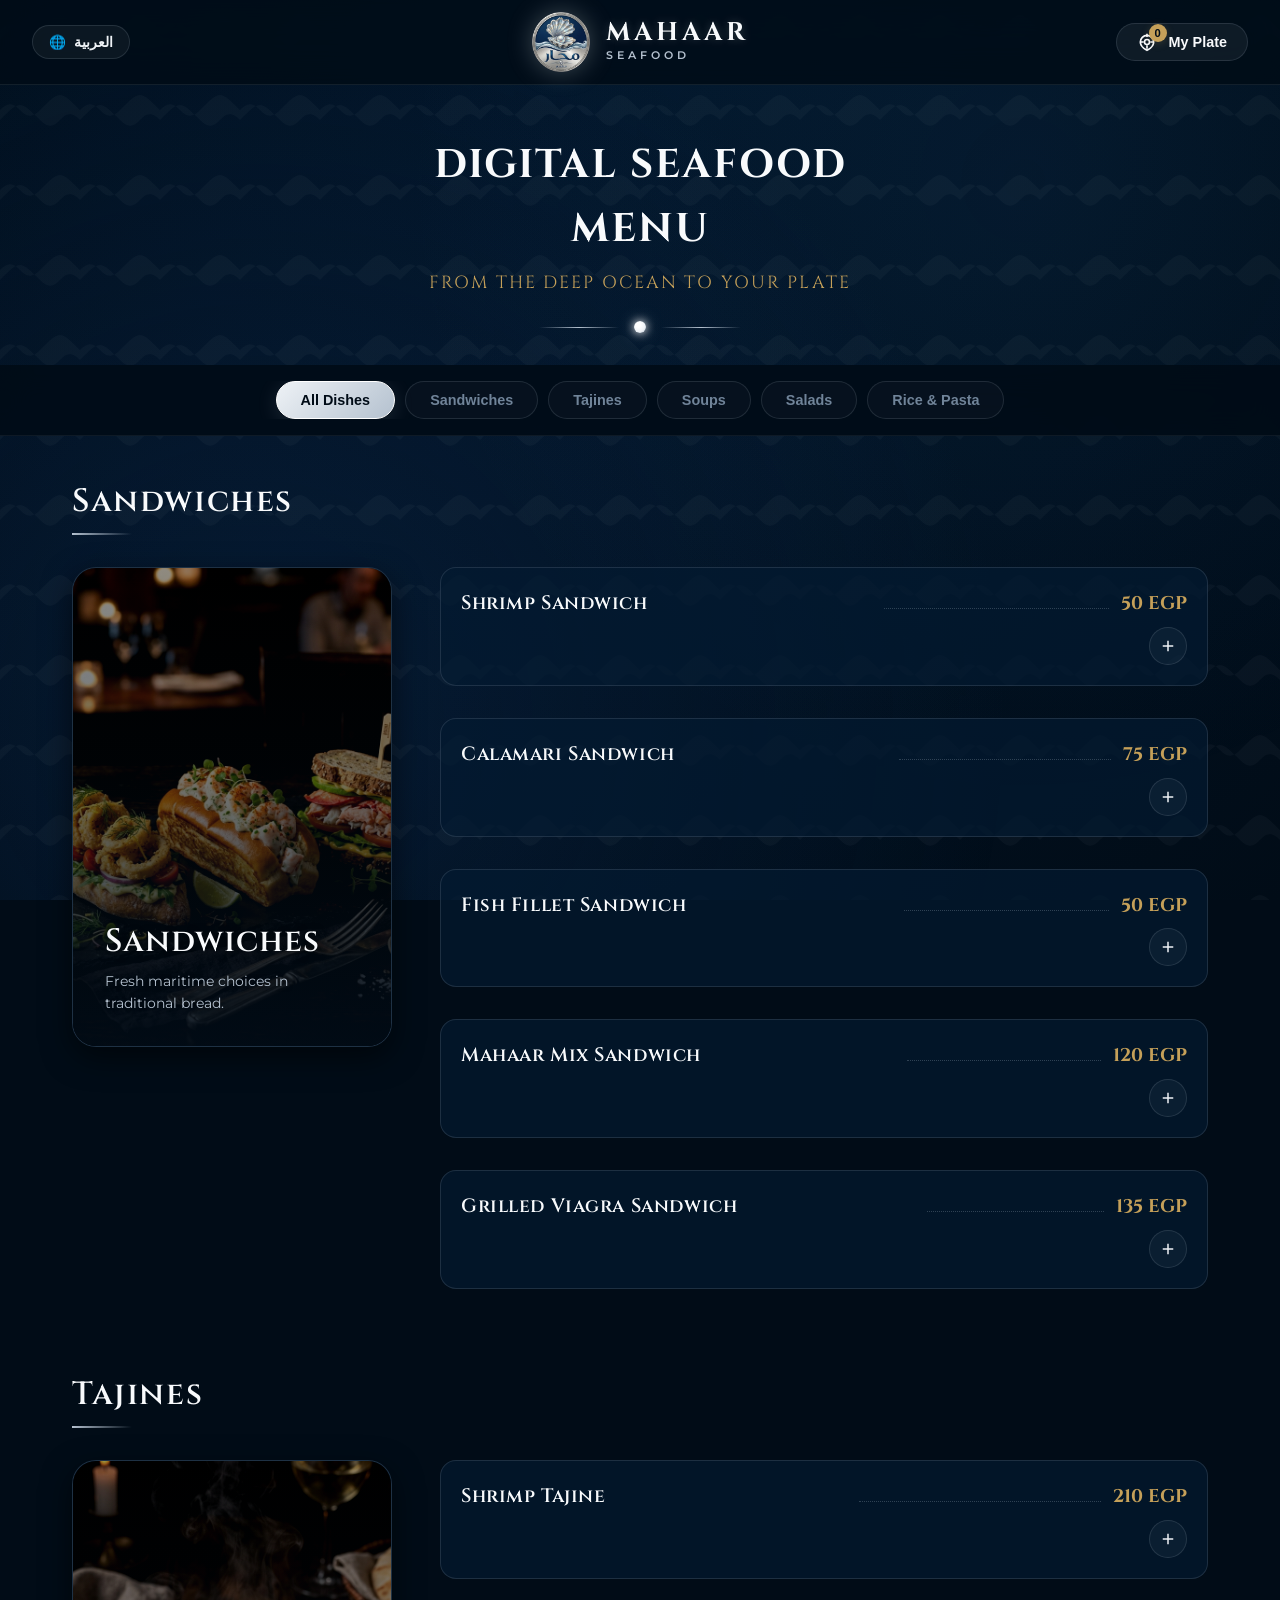
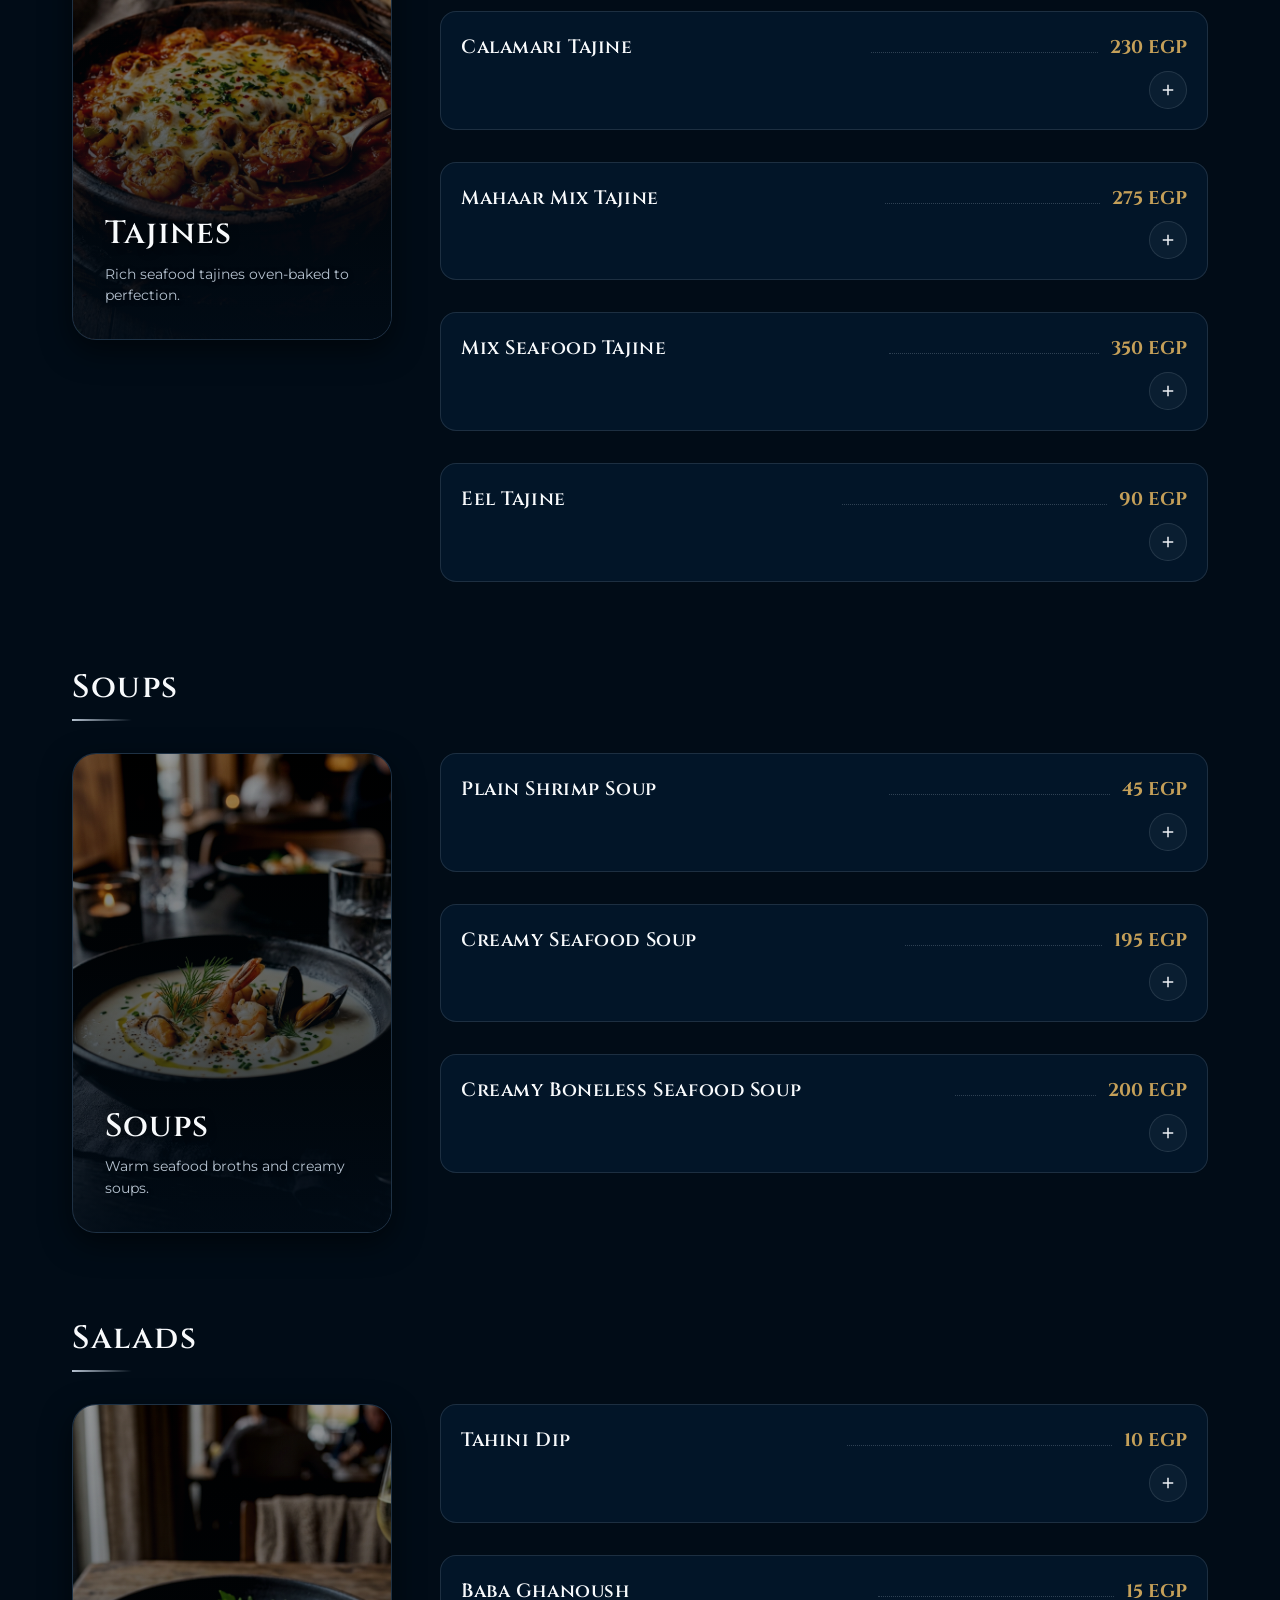
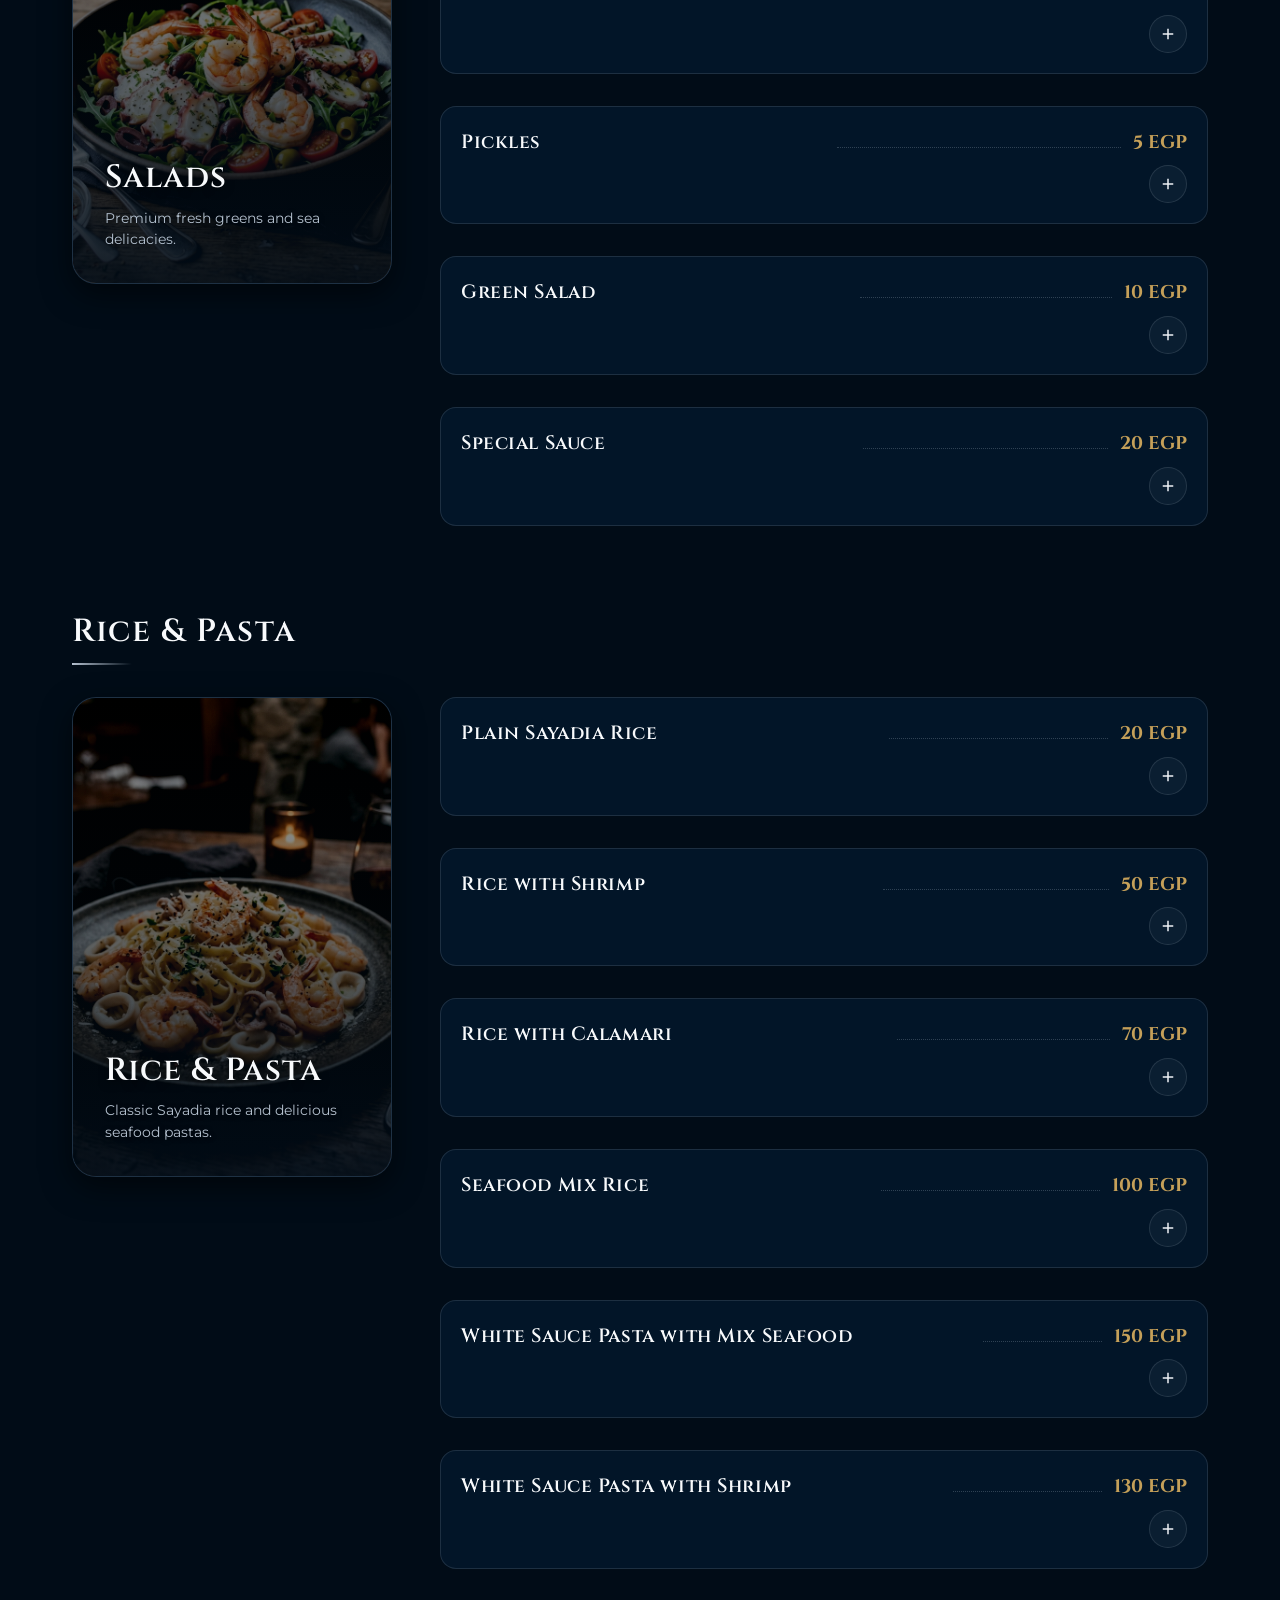
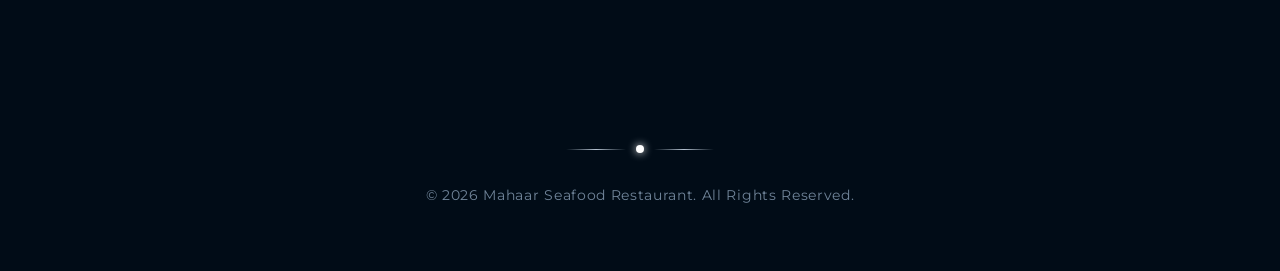
==== index.html @ 4d6ce27d "Initial commit" ====
<!DOCTYPE html>
<html lang="en" dir="ltr">
<head>
    <meta charset="UTF-8">
    <meta name="viewport" content="width=device-width, initial-scale=1.0">
    <meta name="description" content="Mahaar Seafood Restaurant - Digital Menu. Experience the finest and freshest ocean delicacies.">
    <title data-i18n="page-title">Mahaar | Premium Seafood Menu</title>
    
    <!-- Google Fonts -->
    <link rel="preconnect" href="https://fonts.googleapis.com">
    <link rel="preconnect" href="https://fonts.gstatic.com" crossorigin>
    <link href="https://fonts.googleapis.com/css2?family=Amiri:ital@0;1&family=Cairo:wght@300;400;600;700;800&family=Cinzel:wght@400;600;700;900&family=Montserrat:wght@300;400;500;600;700&display=swap" rel="stylesheet">
    
    <!-- Custom CSS -->
    <link rel="stylesheet" href="css/styles.css">
</head>
<body>
    <!-- Background Ocean Accents -->
    <div class="ocean-bg-effect"></div>
    <div class="ocean-wave-overlay"></div>

    <!-- Header Navigation -->
    <header class="main-header">
        <div class="header-container">
            <!-- Left: Language Switcher -->
            <div class="header-left">
                <button class="lang-switch-btn" id="lang-switch-btn" aria-label="Switch Language">
                    <span class="lang-icon">🌐</span>
                    <span class="lang-label">العربية</span>
                </button>
            </div>
            
            <!-- Center: Logo and Brand -->
            <div class="header-center">
                <div class="logo-area">
                    <img src="images/logo.png" alt="Mahaar Logo" class="restaurant-logo">
                    <div class="brand-text">
                        <span class="brand-name" data-i18n="brand-name">MAHAAR</span>
                        <span class="brand-sub" data-i18n="brand-sub">SEAFOOD</span>
                    </div>
                </div>
            </div>

            <!-- Right: Plate Tray -->
            <div class="header-right">
                <button class="tray-toggle-btn" id="tray-toggle-btn" aria-label="View selection">
                    <div class="tray-icon-wrapper">
                        <span class="badge" id="tray-count">0</span>
                        <!-- Clam Shell SVG Icon -->
                        <svg class="icon-svg" viewBox="0 0 24 24" fill="none" stroke="currentColor" stroke-width="2">
                            <path d="M12 22s-8-4-8-10a8 8 0 0 1 16 0c0 6-8 10-8 10z"/>
                            <circle cx="12" cy="12" r="3"/>
                            <path d="M12 2v4M4 12h4M16 12h4M12 16v4"/>
                        </svg>
                    </div>
                    <span class="btn-text" data-i18n="my-selection">My Plate</span>
                </button>
            </div>
        </div>
    </header>

    <!-- Sub-Header Info -->
    <div class="menu-intro-container">
        <div class="menu-intro-content">
            <h1 class="menu-main-title" data-i18n="menu-title">Digital Seafood Menu</h1>
            <p class="menu-tagline" data-i18n="hero-subtitle">From the Deep Ocean to Your Plate</p>
            <div class="divider-pearl">
                <span class="line"></span>
                <span class="pearl-dot"></span>
                <span class="line"></span>
            </div>
        </div>
    </div>

    <!-- Category Tabs (Sticky) -->
    <nav class="category-nav" id="category-nav">
        <div class="category-nav-wrapper">
            <button class="category-tab active" data-category="all">
                <span class="tab-text" data-i18n="cat-all">All</span>
            </button>
            <button class="category-tab" data-category="sandwiches">
                <span class="tab-text" data-i18n="cat-sandwiches">Sandwiches</span>
            </button>
            <button class="category-tab" data-category="tajines">
                <span class="tab-text" data-i18n="cat-tajines">Tajines</span>
            </button>
            <!--
            <button class="category-tab" data-category="meals">
                <span class="tab-text" data-i18n="cat-meals">Meals</span>
            </button>
            -->
            <button class="category-tab" data-category="soups">
                <span class="tab-text" data-i18n="cat-soups">Soups</span>
            </button>
            <button class="category-tab" data-category="salads">
                <span class="tab-text" data-i18n="cat-salads">Salads</span>
            </button>
            <button class="category-tab" data-category="rice-pasta">
                <span class="tab-text" data-i18n="cat-rice-pasta">Rice & Pasta</span>
            </button>
        </div>
    </nav>

    <!-- Main Menu Content -->
    <main class="menu-container">
        <div class="categories-wrapper" id="categories-wrapper">
            <!-- Dynamic content will be injected by JavaScript -->
        </div>
    </main>

    <!-- Footer info -->
    <footer class="menu-footer">
        <div class="footer-divider">
            <span class="pearl-dot"></span>
        </div>
        <p class="footer-text">&copy; <span id="current-year">2026</span> <span data-i18n="footer-copyright">Mahaar Seafood Restaurant. All Rights Reserved.</span></p>
    </footer>

    <!-- Details Modal -->
    <div class="modal-overlay" id="item-modal">
        <div class="modal-content">
            <button class="modal-close-btn" id="modal-close-btn" aria-label="Close modal">&times;</button>
            <div class="modal-body-grid">
                <div class="modal-image-pane">
                    <!-- Category cover will represent the item detail background or a nice placeholder -->
                    <div class="modal-image-bg" id="modal-image-bg"></div>
                </div>
                <div class="modal-info-pane">
                    <div class="modal-header-info">
                        <h2 id="modal-item-title">Dish Title</h2>
                        <span class="modal-item-price" id="modal-item-price">0.00 EGP</span>
                    </div>
                    <div class="section-divider short"></div>
                    
                    <p class="modal-item-desc" id="modal-item-desc">Dish Description goes here.</p>
                    
                    <div class="modal-action-row">
                        <button class="btn-primary" id="modal-add-to-plate-btn">
                            <span data-i18n="add-to-plate">Add to Plate</span>
                        </button>
                    </div>
                </div>
            </div>
        </div>
    </div>

    <!-- Selection Drawer (My Plate Drawer) -->
    <div class="drawer-overlay" id="selection-drawer-overlay">
        <div class="drawer-content" id="selection-drawer">
            <div class="drawer-header">
                <h2 data-i18n="my-plate-title">My Selected Dishes</h2>
                <button class="drawer-close-btn" id="drawer-close-btn" aria-label="Close Plate">&times;</button>
            </div>
            
            <div class="drawer-body">
                <div class="drawer-empty-state" id="drawer-empty-state">
                    <!-- Clam shell visual -->
                    <div class="empty-shell-icon">🐚</div>
                    <p data-i18n="plate-empty-msg">Your plate is currently empty. Explore our menu and select your favorite ocean delicacies!</p>
                </div>
                
                <div class="drawer-items-list" id="drawer-items-list">
                    <!-- Selected items will render here dynamically -->
                </div>
            </div>
            
            <div class="drawer-footer" id="drawer-footer">
                <div class="drawer-summary-row">
                    <span data-i18n="subtotal">Subtotal</span>
                    <span class="drawer-total-price" id="drawer-total-price">0.00 EGP</span>
                </div>
                <p class="drawer-tax-notice" data-i18n="tax-notice">Prices are inclusive of VAT</p>
                <div class="drawer-actions">
                    <button class="btn-primary full-width" id="order-submit-btn">
                        <span class="btn-icon">💬</span>
                        <span data-i18n="order-via-whatsapp">Send Order via WhatsApp</span>
                    </button>
                    <button class="btn-secondary full-width" id="clear-plate-btn" data-i18n="clear-all">Clear All</button>
                </div>
            </div>
        </div>
    </div>

    <!-- Custom JavaScript -->
    <script src="js/app.js"></script>
</body>
</html>
---- css/styles.css ----
/* ==========================================================================
   Mahaar Premium Seafood Menu - Custom Style Sheet
   Theme colors extracted from logo.png (Deep Navy Blue, Metallic Silver, Pearl White)
   ========================================================================== */

:root {
    /* Fonts */
    --font-serif: 'Cinzel', serif;
    --font-sans: 'Montserrat', sans-serif;

    /* Theme Colors (Extracted from Logo) */
    --color-bg-darkest: #010c17; /* Dark ocean depth */
    --color-bg-deep: #03172c;    /* Deep navy blue */
    --color-bg-card: rgba(4, 26, 49, 0.7); /* Translucent ocean card */
    --color-primary: #02203c;    /* Logo navy blue */
    --color-secondary: #0d2c54;
    
    /* Silver & Pearl (Logo elements) */
    --color-silver-light: #eef2f6; /* Platinum white */
    --color-silver-mid: #b4c1cf;   /* Brushed metallic silver */
    --color-silver-dark: #708499;  /* Shadow silver */
    --color-pearl-white: #f8fafc;
    --color-pearl-glow: rgba(241, 245, 249, 0.35);
    
    /* Highlights & Actions */
    --color-gold: #c5a059;         /* Premium muted gold accent */
    --color-gold-glow: rgba(197, 160, 89, 0.2);
    --color-wave-blue: #3a8cd1;    /* Light blue wave accent from logo */
    --color-text-main: #f8fafc;
    --color-text-muted: #94a3b8;
    --color-whatsapp: #25d366;
    
    /* Structural variables */
    --header-height: 85px;
    --border-radius-sm: 8px;
    --border-radius-md: 16px;
    --border-radius-lg: 24px;
    --transition-smooth: all 0.4s cubic-bezier(0.16, 1, 0.3, 1);
    
    /* Shadows & Border-glass */
    --shadow-silver: 0 4px 20px rgba(180, 193, 207, 0.15);
    --shadow-pearl: 0 0 25px rgba(248, 250, 252, 0.2);
    --shadow-ocean: 0 10px 30px rgba(0, 0, 0, 0.55);
    --border-silver-glass: 1px solid rgba(180, 193, 207, 0.15);
    --border-silver-hover: 1px solid rgba(180, 193, 207, 0.4);
}

/* RTL Override for Arabic */
html[dir="rtl"] {
    --font-serif: 'Amiri', serif;
    --font-sans: 'Cairo', sans-serif;
}

/* ==========================================================================
   Reset & Base Styles
   ========================================================================== */
*, *::before, *::after {
    box-sizing: border-box;
    margin: 0;
    padding: 0;
}

html {
    scroll-behavior: smooth;
    font-size: 16px;
}

body {
    background-color: var(--color-bg-darkest);
    color: var(--color-text-main);
    font-family: var(--font-sans);
    line-height: 1.6;
    overflow-x: hidden;
    background-image: radial-gradient(circle at top, var(--color-bg-deep) 0%, var(--color-bg-darkest) 100%);
    background-attachment: fixed;
}

h1, h2, h3, h4, h5, h6 {
    font-family: var(--font-serif);
    font-weight: 600;
    letter-spacing: 0.03em;
}

/* Scrollbars */
::-webkit-scrollbar {
    width: 6px;
}
::-webkit-scrollbar-track {
    background: var(--color-bg-darkest);
}
::-webkit-scrollbar-thumb {
    background: var(--color-silver-dark);
    border-radius: 3px;
}
::-webkit-scrollbar-thumb:hover {
    background: var(--color-silver-mid);
}

/* Background Animations */
.ocean-bg-effect {
    position: fixed;
    top: 0;
    left: 0;
    right: 0;
    bottom: 0;
    pointer-events: none;
    z-index: -2;
    background: 
        radial-gradient(circle at 80% 20%, rgba(58, 140, 209, 0.06) 0%, transparent 50%),
        radial-gradient(circle at 20% 80%, rgba(13, 44, 84, 0.4) 0%, transparent 60%);
}

.ocean-wave-overlay {
    position: fixed;
    top: 0;
    left: 0;
    right: 0;
    bottom: 0;
    pointer-events: none;
    z-index: -1;
    opacity: 0.03;
    background-image: url("data:image/svg+xml,%3Csvg xmlns='http://www.w3.org/2000/svg' width='80' height='80' viewBox='0 0 80 80'%3E%3Cpath d='M0 0h80v80H0z' fill='none'/%3E%3Cpath d='M0 30c20-20 20 20 40 0s20-20 40 0v10c-20-20-20 20-40 0s-20-20-40 0z' fill='%23ffffff'/%3E%3C/svg%3E");
    animation: waveMove 40s linear infinite;
}

@keyframes waveMove {
    0% { background-position: 0 0; }
    100% { background-position: 800px 800px; }
}

/* ==========================================================================
   Header Section
   ========================================================================== */
.main-header {
    position: fixed;
    top: 0;
    left: 0;
    right: 0;
    height: var(--header-height);
    background: rgba(1, 12, 23, 0.85);
    backdrop-filter: blur(20px);
    -webkit-backdrop-filter: blur(20px);
    z-index: 1000;
    border-bottom: 1px solid rgba(180, 193, 207, 0.1);
}

.header-container {
    max-width: 1400px;
    height: 100%;
    margin: 0 auto;
    padding: 0 2rem;
    display: grid;
    grid-template-columns: 1fr auto 1fr;
    align-items: center;
}

/* Left Align switcher */
.header-left {
    display: flex;
    justify-content: flex-start;
}

.lang-switch-btn {
    background: rgba(180, 193, 207, 0.06);
    border: var(--border-silver-glass);
    color: var(--color-silver-light);
    padding: 8px 16px;
    border-radius: 30px;
    font-size: 0.85rem;
    font-weight: 600;
    display: flex;
    align-items: center;
    gap: 8px;
    cursor: pointer;
    transition: var(--transition-smooth);
}

.lang-switch-btn:hover {
    background: var(--color-silver-light);
    color: var(--color-bg-darkest);
    border-color: var(--color-silver-light);
    transform: translateY(-1px);
    box-shadow: var(--shadow-silver);
}

/* Center Align Brand */
.header-center {
    display: flex;
    justify-content: center;
}

.logo-area {
    display: flex;
    align-items: center;
    gap: 15px;
}

.restaurant-logo {
    height: 60px;
    width: 60px;
    object-fit: contain;
    filter: drop-shadow(0 0 12px rgba(241, 245, 249, 0.25));
}

.brand-text {
    display: flex;
    flex-direction: column;
}

.brand-name {
    font-family: var(--font-serif);
    font-size: 1.6rem;
    font-weight: 700;
    color: var(--color-pearl-white);
    letter-spacing: 0.15em;
    line-height: 1.1;
    text-shadow: 0 0 10px rgba(248, 250, 252, 0.2);
}

.brand-sub {
    font-size: 0.7rem;
    letter-spacing: 0.35em;
    color: var(--color-silver-mid);
    font-weight: 600;
}

/* Right Align Tray */
.header-right {
    display: flex;
    justify-content: flex-end;
}

.tray-toggle-btn {
    display: flex;
    align-items: center;
    gap: 12px;
    background: rgba(180, 193, 207, 0.08);
    border: var(--border-silver-glass);
    padding: 8px 20px;
    border-radius: 40px;
    color: var(--color-pearl-white);
    font-size: 0.9rem;
    font-weight: 600;
    cursor: pointer;
    transition: var(--transition-smooth);
}

.tray-icon-wrapper {
    position: relative;
    display: flex;
    align-items: center;
}

.tray-toggle-btn .badge {
    position: absolute;
    top: -8px;
    right: -10px;
    background: var(--color-gold);
    color: var(--color-bg-darkest);
    width: 18px;
    height: 18px;
    border-radius: 50%;
    display: flex;
    align-items: center;
    justify-content: center;
    font-size: 0.7rem;
    font-weight: 700;
    box-shadow: 0 2px 8px var(--color-gold-glow);
}

.tray-toggle-btn .icon-svg {
    width: 20px;
    height: 20px;
}

.tray-toggle-btn:hover {
    border-color: var(--color-silver-light);
    background: rgba(248, 250, 252, 0.12);
    box-shadow: var(--shadow-pearl);
    transform: translateY(-2px);
}

/* ==========================================================================
   Menu Intro / Title
   ========================================================================== */
.menu-intro-container {
    padding-top: calc(var(--header-height) + 3rem);
    padding-bottom: 1rem;
    text-align: center;
}

.menu-intro-content {
    max-width: 600px;
    margin: 0 auto;
    padding: 0 2rem;
}

.menu-main-title {
    font-size: 2.5rem;
    font-weight: 700;
    color: var(--color-pearl-white);
    letter-spacing: 0.05em;
    margin-bottom: 0.5rem;
    text-transform: uppercase;
}

.menu-tagline {
    font-size: 1.1rem;
    color: var(--color-gold);
    font-family: var(--font-serif);
    letter-spacing: 0.12em;
    text-transform: uppercase;
    margin-bottom: 1.5rem;
}

.divider-pearl {
    display: flex;
    align-items: center;
    justify-content: center;
    gap: 15px;
    margin: 0 auto 1rem;
}

.divider-pearl .line {
    width: 80px;
    height: 1px;
    background: linear-gradient(90deg, transparent, var(--color-silver-mid), transparent);
}

.divider-pearl .pearl-dot {
    width: 12px;
    height: 12px;
    background: radial-gradient(circle at 35% 35%, #fff 20%, var(--color-silver-light) 60%, var(--color-silver-mid) 100%);
    border-radius: 50%;
    box-shadow: 0 0 10px #fff, 0 0 18px var(--color-pearl-glow);
    animation: pearlPulse 3s infinite alternate;
}

@keyframes pearlPulse {
    0% { transform: scale(0.9); opacity: 0.85; }
    100% { transform: scale(1.1); opacity: 1; box-shadow: 0 0 15px #fff, 0 0 25px var(--color-wave-blue); }
}

/* ==========================================================================
   Category Tabs Navigation (Sticky)
   ========================================================================== */
.category-nav {
    position: sticky;
    top: var(--header-height);
    background: rgba(1, 12, 23, 0.9);
    backdrop-filter: blur(15px);
    -webkit-backdrop-filter: blur(15px);
    z-index: 90;
    border-bottom: 1px solid rgba(180, 193, 207, 0.08);
    padding: 1rem 0;
    margin-bottom: 2.5rem;
}

.category-nav-wrapper {
    max-width: 900px;
    margin: 0 auto;
    padding: 0 2rem;
    display: flex;
    justify-content: center;
    gap: 10px;
    overflow-x: auto;
    scrollbar-width: none;
}

.category-nav-wrapper::-webkit-scrollbar {
    display: none;
}

.category-tab {
    white-space: nowrap;
    padding: 10px 24px;
    border-radius: 40px;
    font-size: 0.9rem;
    font-weight: 600;
    color: var(--color-silver-dark);
    background: rgba(180, 193, 207, 0.03);
    border: var(--border-silver-glass);
    cursor: pointer;
    transition: var(--transition-smooth);
}

.category-tab:hover {
    color: var(--color-pearl-white);
    background: rgba(248, 250, 252, 0.06);
    border-color: var(--color-silver-mid);
}

.category-tab.active {
    background: linear-gradient(135deg, var(--color-silver-light) 0%, var(--color-silver-mid) 100%);
    color: var(--color-bg-darkest);
    border-color: #fff;
    box-shadow: var(--shadow-silver);
    font-weight: 700;
}

/* ==========================================================================
   Main Menu Container & Sections
   ========================================================================== */
.menu-container {
    max-width: 1200px;
    margin: 0 auto;
    padding: 0 2rem 4rem;
}

.category-section {
    margin-bottom: 5rem;
    scroll-margin-top: calc(var(--header-height) + 5rem);
}

.category-title-wrap {
    margin-bottom: 2rem;
}

.category-title {
    font-size: 2rem;
    color: var(--color-pearl-white);
    letter-spacing: 0.05em;
    position: relative;
    display: inline-block;
    padding-bottom: 8px;
}

.category-title::after {
    content: '';
    position: absolute;
    bottom: 0;
    left: 0;
    width: 60px;
    height: 2px;
    background: linear-gradient(90deg, var(--color-silver-mid), transparent);
}

html[dir="rtl"] .category-title::after {
    left: auto;
    right: 0;
    background: linear-gradient(-90deg, var(--color-silver-mid), transparent);
}

/* Category Grid Layout: Side-Image Banner + Items List */
.category-grid {
    display: grid;
    grid-template-columns: 320px 1fr;
    gap: 3rem;
    align-items: start;
}

/* Category Cover Banner Card */
.category-cover-card {
    height: 480px;
    border-radius: var(--border-radius-lg);
    overflow: hidden;
    position: relative;
    border: var(--border-silver-glass);
    box-shadow: var(--shadow-ocean);
    background-color: var(--color-bg-deep);
}

.category-cover-img {
    width: 100%;
    height: 100%;
    object-fit: cover;
    filter: brightness(0.6) contrast(1.1);
    transition: var(--transition-smooth);
}

.category-cover-overlay {
    position: absolute;
    top: 0;
    left: 0;
    right: 0;
    bottom: 0;
    background: linear-gradient(to top, rgba(1, 12, 23, 0.9) 0%, rgba(1, 12, 23, 0.2) 60%, transparent 100%);
    display: flex;
    flex-direction: column;
    justify-content: flex-end;
    padding: 2rem;
}

.category-cover-name {
    font-family: var(--font-serif);
    font-size: 2rem;
    color: var(--color-pearl-white);
    margin-bottom: 0.25rem;
    text-shadow: 0 2px 10px rgba(0,0,0,0.6);
}

.category-cover-desc {
    font-size: 0.85rem;
    color: var(--color-silver-mid);
    text-shadow: 0 1px 5px rgba(0,0,0,0.5);
}

.category-cover-card:hover .category-cover-img {
    transform: scale(1.05);
}

/* Items List Styling - Classic Menu Layout */
.items-list {
    display: flex;
    flex-direction: column;
    gap: 2rem;
}

.menu-item-row {
    display: flex;
    flex-direction: column;
    padding: 1.25rem;
    border-radius: var(--border-radius-md);
    background: var(--color-bg-card);
    border: var(--border-silver-glass);
    cursor: pointer;
    position: relative;
    transition: var(--transition-smooth);
}

.menu-item-row:hover {
    background: rgba(4, 26, 49, 0.95);
    border-color: rgba(180, 193, 207, 0.35);
    transform: translateY(-2px);
    box-shadow: 0 5px 20px rgba(0,0,0,0.3);
}

/* Header row with Name, dots and price */
.item-header {
    display: flex;
    align-items: baseline;
    justify-content: space-between;
    gap: 12px;
    margin-bottom: 0.5rem;
}

.item-name-wrap {
    display: flex;
    align-items: center;
    gap: 10px;
    flex-grow: 1;
}

.item-name {
    font-family: var(--font-serif);
    font-size: 1.2rem;
    font-weight: 600;
    color: var(--color-pearl-white);
    transition: var(--transition-smooth);
}

.menu-item-row:hover .item-name {
    color: #fff;
    text-shadow: 0 0 10px var(--color-pearl-glow);
}

.item-dots {
    flex-grow: 1;
    border-bottom: 1px dotted rgba(180, 193, 207, 0.25);
    height: 1px;
}

.menu-item-row:hover .item-dots {
    border-bottom-color: rgba(180, 193, 207, 0.65);
}

.item-price {
    font-family: var(--font-serif);
    font-size: 1.15rem;
    color: var(--color-gold);
    font-weight: 700;
    white-space: nowrap;
}

/* Item details and actions */
.item-body {
    display: grid;
    grid-template-columns: 1fr auto;
    align-items: end;
    gap: 20px;
}

.item-desc {
    font-size: 0.9rem;
    color: var(--color-text-muted);
    line-height: 1.5;
    margin-bottom: 0.5rem;
}

/* Allergen icons row */
.item-meta {
    display: flex;
    align-items: center;
    gap: 8px;
    flex-wrap: wrap;
}

.item-tag {
    font-size: 0.7rem;
    text-transform: uppercase;
    font-weight: 700;
    padding: 3px 8px;
    border-radius: 4px;
    letter-spacing: 0.05em;
    box-shadow: 0 2px 5px rgba(0,0,0,0.2);
}

.tag-chef-special {
    background: linear-gradient(135deg, var(--color-silver-light), var(--color-silver-mid));
    color: var(--color-bg-darkest);
}

.tag-signature {
    background: rgba(197, 160, 89, 0.2);
    color: var(--color-gold);
    border: 1px solid var(--color-gold);
}

.tag-fresh-catch {
    background: rgba(58, 140, 209, 0.2);
    color: var(--color-wave-blue);
    border: 1px solid var(--color-wave-blue);
}

.allergen-indicators {
    display: flex;
    gap: 6px;
}

.allergen-pill {
    font-size: 0.7rem;
    color: var(--color-silver-mid);
    background: rgba(180, 193, 207, 0.06);
    border: 1px solid rgba(180, 193, 207, 0.1);
    padding: 2px 6px;
    border-radius: 4px;
}

/* Add to Plate Button inside Row */
.btn-item-add {
    display: flex;
    align-items: center;
    justify-content: center;
    width: 38px;
    height: 38px;
    border-radius: 50%;
    border: var(--border-silver-glass);
    color: var(--color-silver-light);
    background: rgba(180, 193, 207, 0.05);
    cursor: pointer;
    transition: var(--transition-smooth);
}

.btn-item-add svg {
    width: 18px;
    height: 18px;
    transition: var(--transition-smooth);
}

.btn-item-add:hover {
    background: var(--color-pearl-white);
    color: var(--color-bg-darkest);
    border-color: #fff;
    box-shadow: var(--shadow-pearl);
    transform: scale(1.1) rotate(90deg);
}

/* ==========================================================================
   Footer
   ========================================================================== */
.menu-footer {
    text-align: center;
    padding: 2rem 2rem 4rem;
}

.footer-divider {
    display: flex;
    align-items: center;
    justify-content: center;
    margin-bottom: 2rem;
}

.footer-divider::before, .footer-divider::after {
    content: '';
    width: 60px;
    height: 1px;
    background: linear-gradient(90deg, transparent, var(--color-silver-mid), transparent);
}

.footer-divider .pearl-dot {
    width: 8px;
    height: 8px;
    background: #fff;
    border-radius: 50%;
    margin: 0 10px;
    box-shadow: 0 0 8px #fff;
}

.footer-text {
    font-size: 0.85rem;
    color: var(--color-silver-dark);
    letter-spacing: 0.05em;
}

/* ==========================================================================
   Selection Drawer
   ========================================================================== */
.drawer-overlay {
    position: fixed;
    top: 0;
    left: 0;
    right: 0;
    bottom: 0;
    background: rgba(0, 0, 0, 0.75);
    backdrop-filter: blur(8px);
    z-index: 2000;
    opacity: 0;
    pointer-events: none;
    transition: opacity 0.4s ease;
}

.drawer-overlay.active {
    opacity: 1;
    pointer-events: auto;
}

.drawer-content {
    position: absolute;
    top: 0;
    right: 0;
    width: 100%;
    max-width: 440px;
    height: 100%;
    background: var(--color-bg-deep);
    border-left: 1px solid rgba(180, 193, 207, 0.15);
    box-shadow: var(--shadow-ocean);
    display: flex;
    flex-direction: column;
    transform: translateX(100%);
    transition: transform 0.4s cubic-bezier(0.16, 1, 0.3, 1);
}

html[dir="rtl"] .drawer-content {
    right: auto;
    left: 0;
    border-left: none;
    border-right: 1px solid rgba(180, 193, 207, 0.15);
    transform: translateX(-100%);
}

.drawer-overlay.active .drawer-content {
    transform: translateX(0);
}

/* Drawer layout internals */
.drawer-header {
    padding: 1.5rem 2rem;
    border-bottom: 1px solid rgba(180, 193, 207, 0.1);
    display: flex;
    justify-content: space-between;
    align-items: center;
}

.drawer-header h2 {
    font-size: 1.35rem;
    color: var(--color-pearl-white);
}

.drawer-close-btn {
    font-size: 1.8rem;
    color: var(--color-silver-dark);
    background: none;
    border: none;
    cursor: pointer;
    transition: var(--transition-smooth);
}

.drawer-close-btn:hover {
    color: #fff;
    transform: scale(1.1);
}

.drawer-body {
    flex-grow: 1;
    overflow-y: auto;
    padding: 2rem;
}

/* Empty drawer state */
.drawer-empty-state {
    height: 100%;
    display: flex;
    flex-direction: column;
    justify-content: center;
    align-items: center;
    text-align: center;
    color: var(--color-text-muted);
}

.empty-shell-icon {
    font-size: 3rem;
    margin-bottom: 1.5rem;
    animation: shellFloat 3s ease-in-out infinite alternate;
}

@keyframes shellFloat {
    0% { transform: translateY(0); }
    100% { transform: translateY(-10px); }
}

.drawer-empty-state p {
    font-size: 0.95rem;
    max-width: 280px;
    line-height: 1.6;
}

/* Selected Items List */
.drawer-items-list {
    display: flex;
    flex-direction: column;
    gap: 1.25rem;
}

.drawer-item {
    display: grid;
    grid-template-columns: 50px 1fr auto 24px;
    align-items: center;
    gap: 12px;
    padding: 1rem;
    border-radius: var(--border-radius-md);
    background: rgba(180, 193, 207, 0.03);
    border: var(--border-silver-glass);
}

.drawer-item-img {
    width: 50px;
    height: 50px;
    border-radius: 8px;
    object-fit: cover;
}

.drawer-item-detail h4 {
    font-family: var(--font-serif);
    font-size: 0.95rem;
    color: var(--color-pearl-white);
    margin-bottom: 2px;
}

.drawer-item-price {
    font-size: 0.85rem;
    color: var(--color-gold);
    font-weight: 600;
}

.drawer-item-quantity-controls {
    display: flex;
    align-items: center;
    gap: 8px;
    background: rgba(1, 12, 23, 0.4);
    border: 1px solid rgba(180, 193, 207, 0.1);
    border-radius: 20px;
    padding: 2px 8px;
}

.drawer-qty-btn {
    font-size: 0.9rem;
    font-weight: 700;
    color: var(--color-silver-light);
    width: 20px;
    height: 20px;
    display: flex;
    align-items: center;
    justify-content: center;
    background: none;
    border: none;
    cursor: pointer;
}

.drawer-qty-btn:hover {
    color: #fff;
}

.drawer-qty-num {
    font-size: 0.85rem;
    font-weight: 700;
    min-width: 14px;
    text-align: center;
}

.drawer-item-remove-btn {
    font-size: 1.25rem;
    color: var(--color-silver-dark);
    background: none;
    border: none;
    cursor: pointer;
    transition: var(--transition-smooth);
}

.drawer-item-remove-btn:hover {
    color: #ef4444;
}

/* Drawer Footer */
.drawer-footer {
    padding: 2rem;
    border-top: 1px solid rgba(180, 193, 207, 0.1);
    background: rgba(1, 12, 23, 0.5);
}

.drawer-summary-row {
    display: flex;
    justify-content: space-between;
    font-size: 1.1rem;
    font-weight: 700;
    color: var(--color-pearl-white);
    margin-bottom: 4px;
}

.drawer-total-price {
    color: var(--color-gold);
}

.drawer-tax-notice {
    font-size: 0.75rem;
    color: var(--color-silver-dark);
    margin-bottom: 1.5rem;
}

.drawer-actions {
    display: flex;
    flex-direction: column;
    gap: 10px;
}

.btn-primary {
    display: flex;
    align-items: center;
    justify-content: center;
    gap: 8px;
    width: 100%;
    padding: 14px 24px;
    border-radius: 40px;
    background: linear-gradient(135deg, var(--color-silver-light) 0%, var(--color-silver-mid) 100%);
    color: var(--color-bg-darkest);
    font-size: 0.95rem;
    font-weight: 700;
    border: 1px solid #fff;
    cursor: pointer;
    transition: var(--transition-smooth);
}

.btn-primary:hover {
    background: #fff;
    box-shadow: var(--shadow-pearl);
    transform: translateY(-2px);
}

.btn-primary#order-submit-btn {
    background: linear-gradient(135deg, #a7f3d0 0%, var(--color-whatsapp) 100%);
    color: #fff;
    border-color: #6ee7b7;
}

.btn-primary#order-submit-btn:hover {
    box-shadow: 0 0 15px rgba(37, 211, 102, 0.4);
}

.btn-secondary {
    display: flex;
    align-items: center;
    justify-content: center;
    width: 100%;
    padding: 12px 24px;
    border-radius: 40px;
    background: transparent;
    border: 1px solid rgba(180, 193, 207, 0.3);
    color: var(--color-silver-mid);
    font-size: 0.9rem;
    font-weight: 600;
    cursor: pointer;
    transition: var(--transition-smooth);
}

.btn-secondary:hover {
    border-color: var(--color-silver-light);
    color: #fff;
    background: rgba(180, 193, 207, 0.05);
}

/* ==========================================================================
   Details Modal Dialog
   ========================================================================== */
.modal-overlay {
    position: fixed;
    top: 0;
    left: 0;
    right: 0;
    bottom: 0;
    background: rgba(0, 0, 0, 0.85);
    backdrop-filter: blur(10px);
    z-index: 2500;
    opacity: 0;
    pointer-events: none;
    display: flex;
    align-items: center;
    justify-content: center;
    padding: 2rem;
    transition: opacity 0.4s ease;
}

.modal-overlay.active {
    opacity: 1;
    pointer-events: auto;
}

.modal-content {
    background: var(--color-bg-deep);
    border: var(--border-silver-glass);
    border-radius: var(--border-radius-lg);
    box-shadow: var(--shadow-ocean);
    max-width: 900px;
    width: 100%;
    overflow: hidden;
    position: relative;
    transform: scale(0.9);
    transition: transform 0.4s cubic-bezier(0.16, 1, 0.3, 1);
}

.modal-overlay.active .modal-content {
    transform: scale(1);
}

.modal-close-btn {
    position: absolute;
    top: 15px;
    right: 20px;
    font-size: 2rem;
    color: var(--color-silver-mid);
    background: none;
    border: none;
    z-index: 10;
    cursor: pointer;
    transition: var(--transition-smooth);
}

html[dir="rtl"] .modal-close-btn {
    right: auto;
    left: 20px;
}

.modal-close-btn:hover {
    color: #fff;
    transform: scale(1.1);
}

/* Modal Body Layout */
.modal-body-grid {
    display: grid;
    grid-template-columns: 1fr 1.2fr;
    min-height: 500px;
}

.modal-image-pane {
    position: relative;
    overflow: hidden;
    background-color: var(--color-primary);
}

.modal-image-bg {
    width: 100%;
    height: 100%;
    background-size: cover;
    background-position: center;
    filter: brightness(0.75);
}

.modal-tag {
    position: absolute;
    top: 20px;
    left: 20px;
    background: linear-gradient(135deg, var(--color-silver-light) 0%, var(--color-silver-mid) 100%);
    color: var(--color-bg-darkest);
    font-size: 0.75rem;
    font-weight: 700;
    text-transform: uppercase;
    padding: 6px 12px;
    border-radius: 5px;
    letter-spacing: 0.05em;
    box-shadow: 0 4px 10px rgba(0,0,0,0.3);
}

html[dir="rtl"] .modal-tag {
    left: auto;
    right: 20px;
}

/* Modal Info Pane */
.modal-info-pane {
    padding: 3rem;
    display: flex;
    flex-direction: column;
    justify-content: center;
}

.modal-header-info {
    display: flex;
    justify-content: space-between;
    align-items: baseline;
    gap: 15px;
    margin-bottom: 1rem;
}

.modal-header-info h2 {
    font-size: 1.8rem;
    color: var(--color-pearl-white);
}

.modal-item-price {
    font-family: var(--font-serif);
    font-size: 1.5rem;
    color: var(--color-gold);
    font-weight: 700;
    white-space: nowrap;
}

.section-divider {
    height: 1px;
    background: linear-gradient(90deg, var(--color-silver-mid), transparent);
    margin-bottom: 1.5rem;
}

.section-divider.short {
    width: 100px;
}

.modal-item-desc {
    font-size: 0.95rem;
    color: var(--color-text-muted);
    line-height: 1.6;
    margin-bottom: 2rem;
}

.modal-details-meta {
    display: flex;
    flex-direction: column;
    gap: 1.5rem;
    margin-bottom: 2.5rem;
}

.meta-section h4 {
    font-size: 0.9rem;
    text-transform: uppercase;
    color: var(--color-silver-mid);
    margin-bottom: 6px;
    letter-spacing: 0.05em;
}

.meta-section p {
    font-size: 0.9rem;
    color: var(--color-text-muted);
}

.allergen-tags {
    display: flex;
    gap: 8px;
    flex-wrap: wrap;
}

.allergen-tag {
    font-size: 0.75rem;
    color: var(--color-silver-light);
    background: rgba(180, 193, 207, 0.08);
    border: var(--border-silver-glass);
    padding: 4px 10px;
    border-radius: 4px;
}

/* ==========================================================================
   Responsive Adaptations
   ========================================================================== */
@media (max-width: 1024px) {
    .category-grid {
        grid-template-columns: 260px 1fr;
        gap: 2rem;
    }
    .category-cover-card {
        height: 400px;
    }
}

@media (max-width: 768px) {
    :root {
        --header-height: 75px;
    }
    
    .header-container {
        padding: 0 1rem;
    }

    .brand-name {
        font-size: 1.25rem;
    }

    .brand-sub {
        font-size: 0.55rem;
    }

    .restaurant-logo {
        height: 45px;
        width: 45px;
    }

    .tray-toggle-btn {
        padding: 8px 12px;
    }

    .tray-toggle-btn .btn-text {
        display: none;
    }

    .category-grid {
        grid-template-columns: 1fr;
        gap: 1.5rem;
    }

    /* Convert category cover card to a shorter top banner */
    .category-cover-card {
        height: 180px;
        border-radius: var(--border-radius-md);
    }
    
    .category-cover-overlay {
        padding: 1.25rem;
    }

    .category-cover-name {
        font-size: 1.5rem;
    }

    .modal-body-grid {
        grid-template-columns: 1fr;
    }

    .modal-image-pane {
        height: 200px;
    }

    .modal-info-pane {
        padding: 2rem 1.5rem;
    }

    .modal-header-info {
        flex-direction: column;
        gap: 5px;
    }

    .modal-header-info h2 {
        font-size: 1.5rem;
    }

    .modal-item-price {
        font-size: 1.3rem;
    }
    
    .menu-item-row {
        padding: 1rem;
    }
    
    .item-name {
        font-size: 1.05rem;
    }
    
    .item-body {
        gap: 10px;
    }
    
    .item-desc {
        font-size: 0.85rem;
    }
}
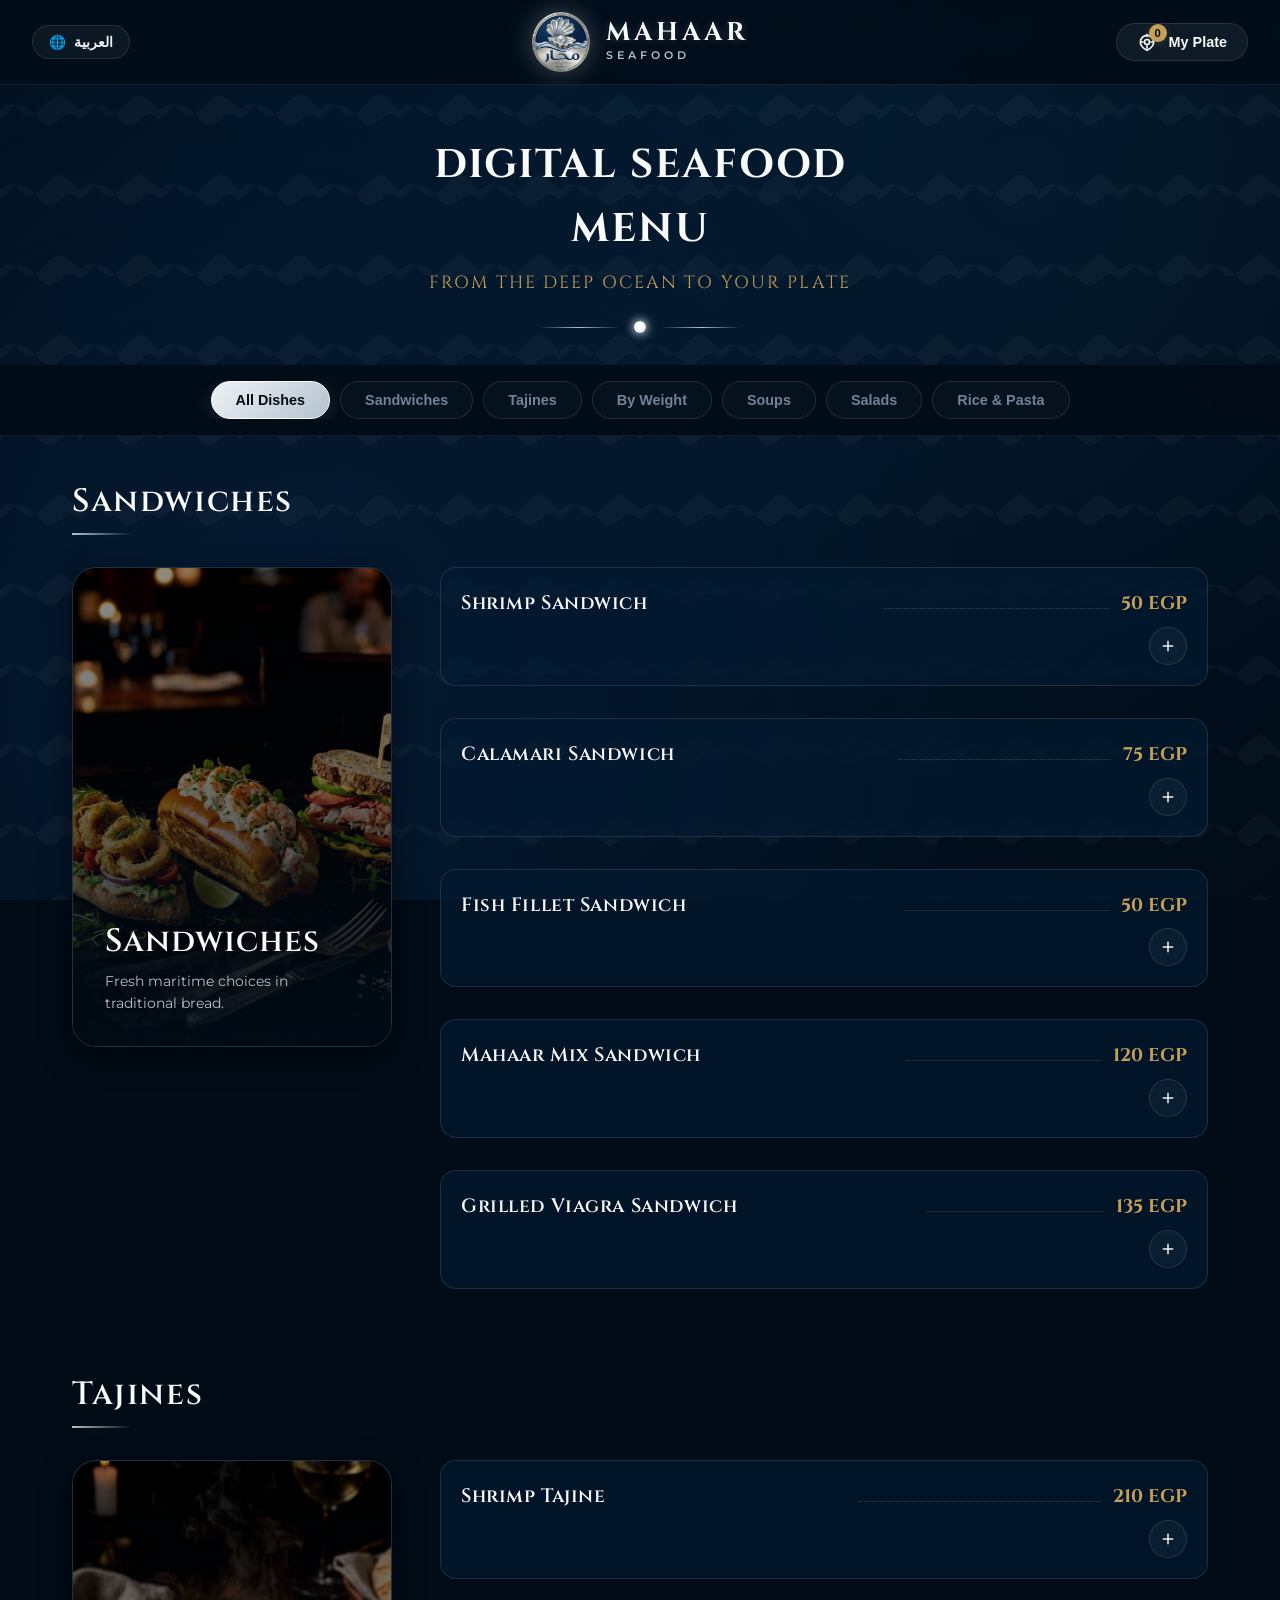
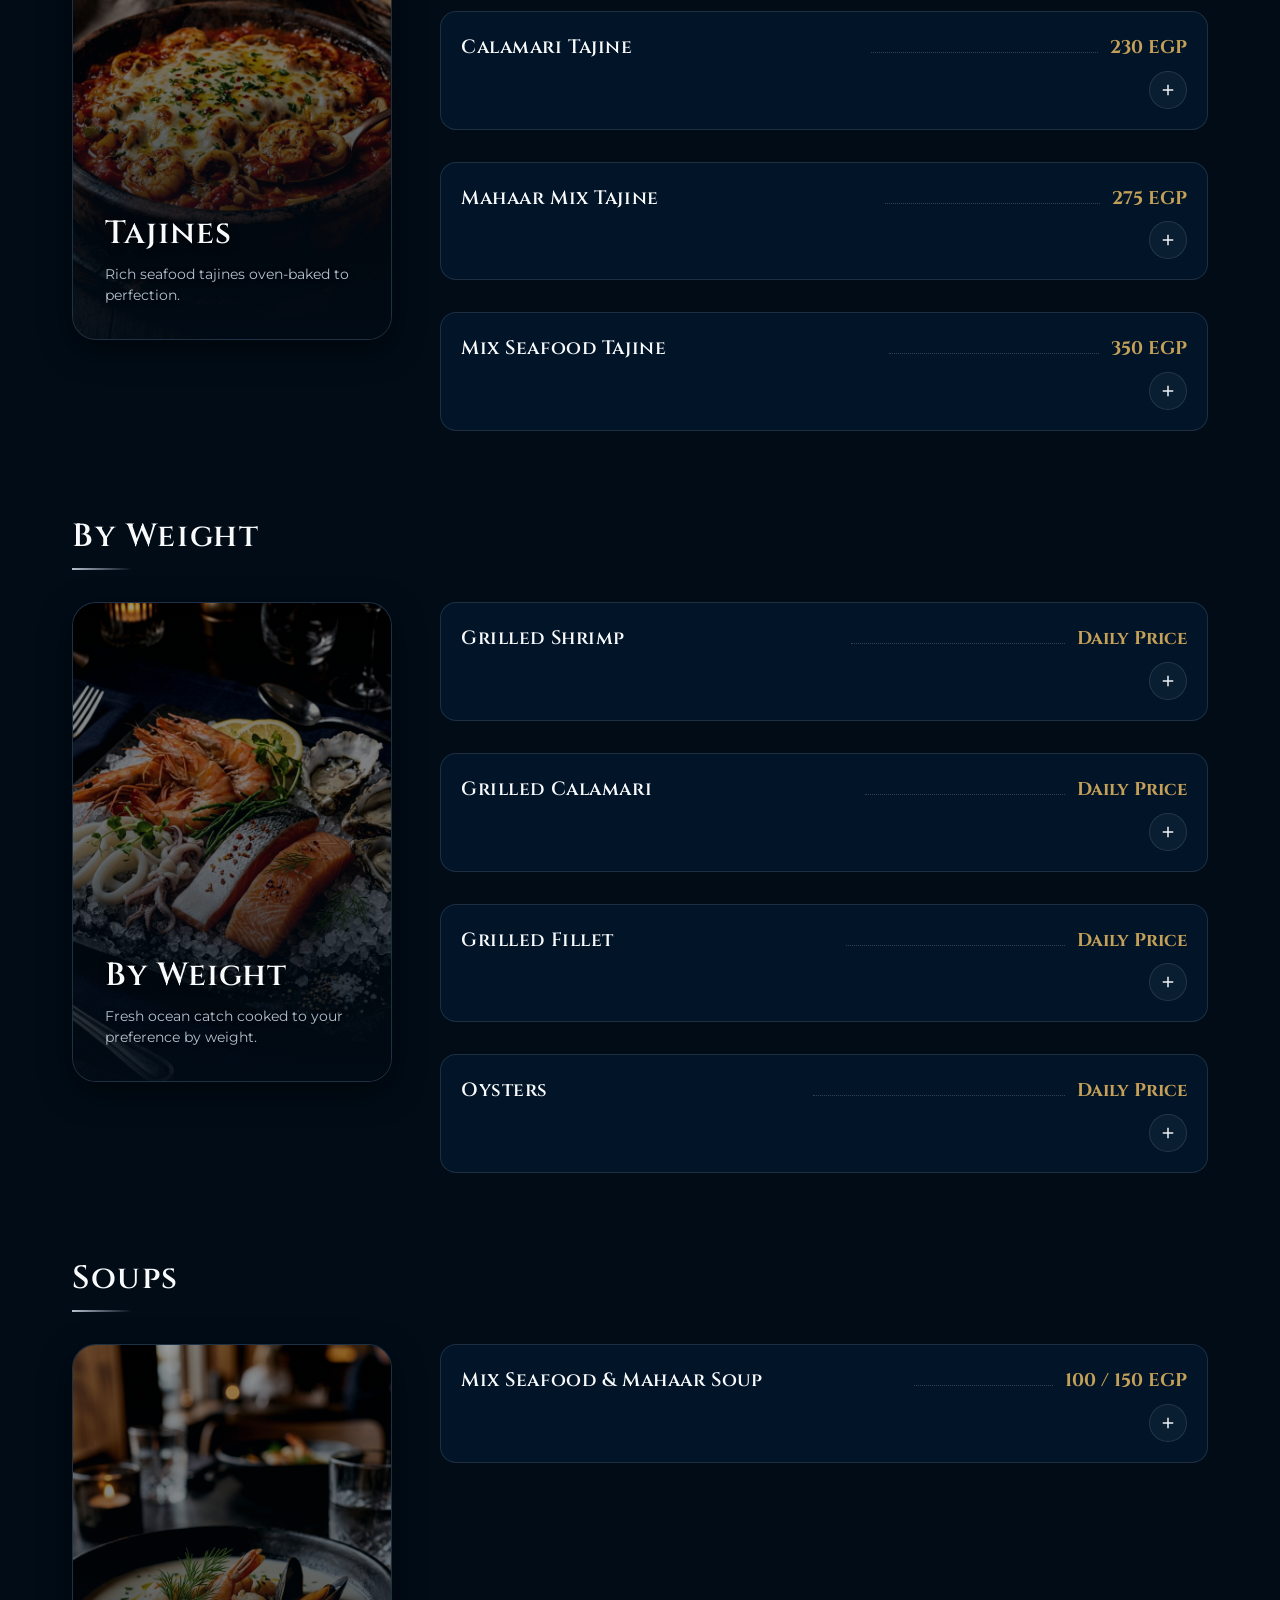
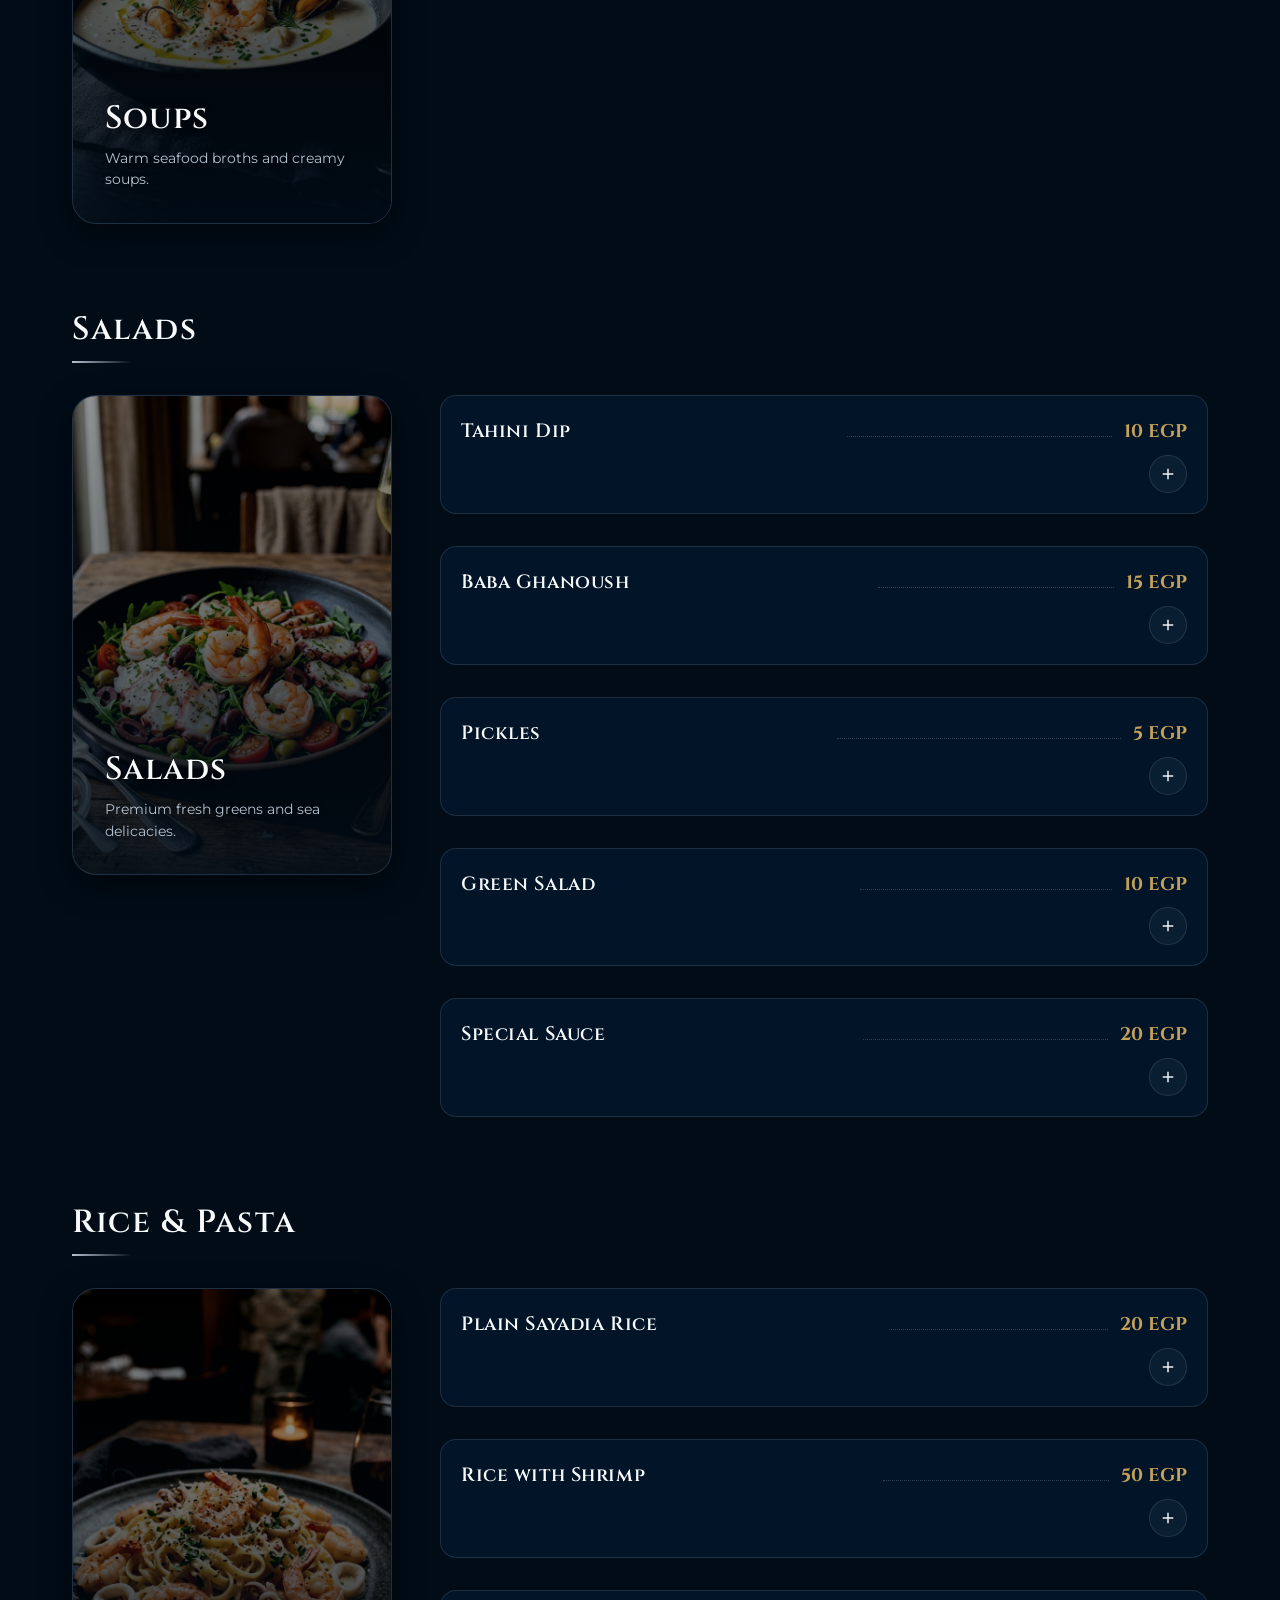
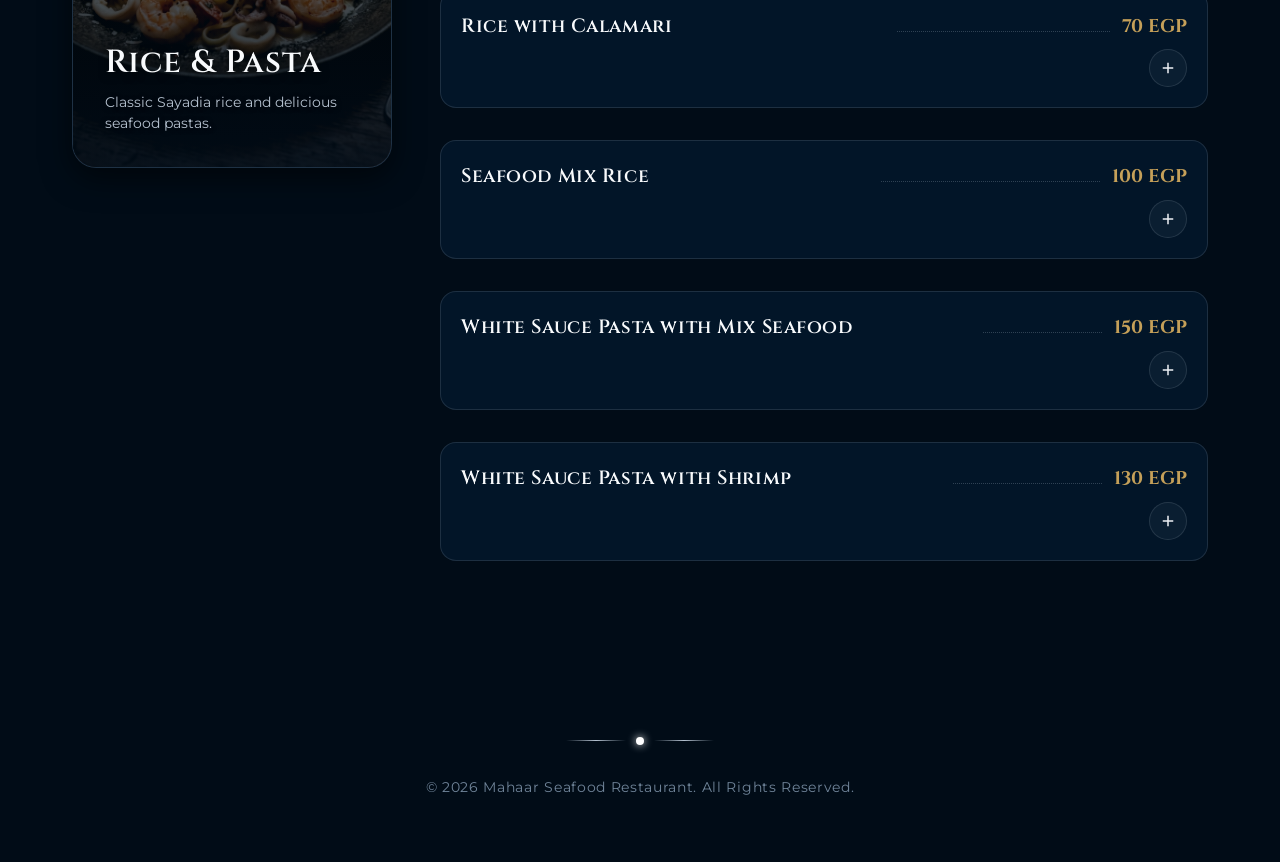
==== commit 6d6610fb: "feat: add weights category and daily price support to menu items and item modal logic" ====
--- a/index.html
+++ b/index.html
@@ -83,6 +83,9 @@
             </button>
             <button class="category-tab" data-category="tajines">
                 <span class="tab-text" data-i18n="cat-tajines">Tajines</span>
+            </button>
+            <button class="category-tab" data-category="weights">
+                <span class="tab-text" data-i18n="cat-weights">By Weight</span>
             </button>
             <!--
             <button class="category-tab" data-category="meals">
--- a/css/styles.css
+++ b/css/styles.css
@@ -1278,3 +1278,67 @@
         font-size: 0.85rem;
     }
 }
+
+/* Modal Variants Selection Styling */
+.modal-variants-section {
+    margin-bottom: 2rem;
+}
+
+.variants-title {
+    font-size: 0.9rem;
+    text-transform: uppercase;
+    color: var(--color-silver-mid);
+    margin-bottom: 10px;
+    letter-spacing: 0.05em;
+    font-weight: 700;
+}
+
+.variants-options {
+    display: flex;
+    gap: 15px;
+}
+
+.variant-option {
+    flex: 1;
+    display: flex;
+    align-items: center;
+    justify-content: center;
+    padding: 12px 16px;
+    border: 1px solid rgba(180, 193, 207, 0.2);
+    border-radius: var(--border-radius-md);
+    background: rgba(180, 193, 207, 0.03);
+    cursor: pointer;
+    font-size: 0.9rem;
+    color: var(--color-silver-light);
+    font-weight: 600;
+    transition: var(--transition-smooth);
+    position: relative;
+    user-select: none;
+}
+
+.variant-option input {
+    position: absolute;
+    opacity: 0;
+    cursor: pointer;
+}
+
+.variant-option:hover {
+    border-color: rgba(180, 193, 207, 0.5);
+    color: #fff;
+    background: rgba(180, 193, 207, 0.06);
+}
+
+.variant-option.active {
+    border-color: var(--color-gold);
+    background: rgba(197, 160, 89, 0.12);
+    color: var(--color-gold);
+    box-shadow: 0 0 15px rgba(197, 160, 89, 0.2);
+}
+
+@media (max-width: 480px) {
+    .variants-options {
+        flex-direction: column;
+        gap: 10px;
+    }
+}
+
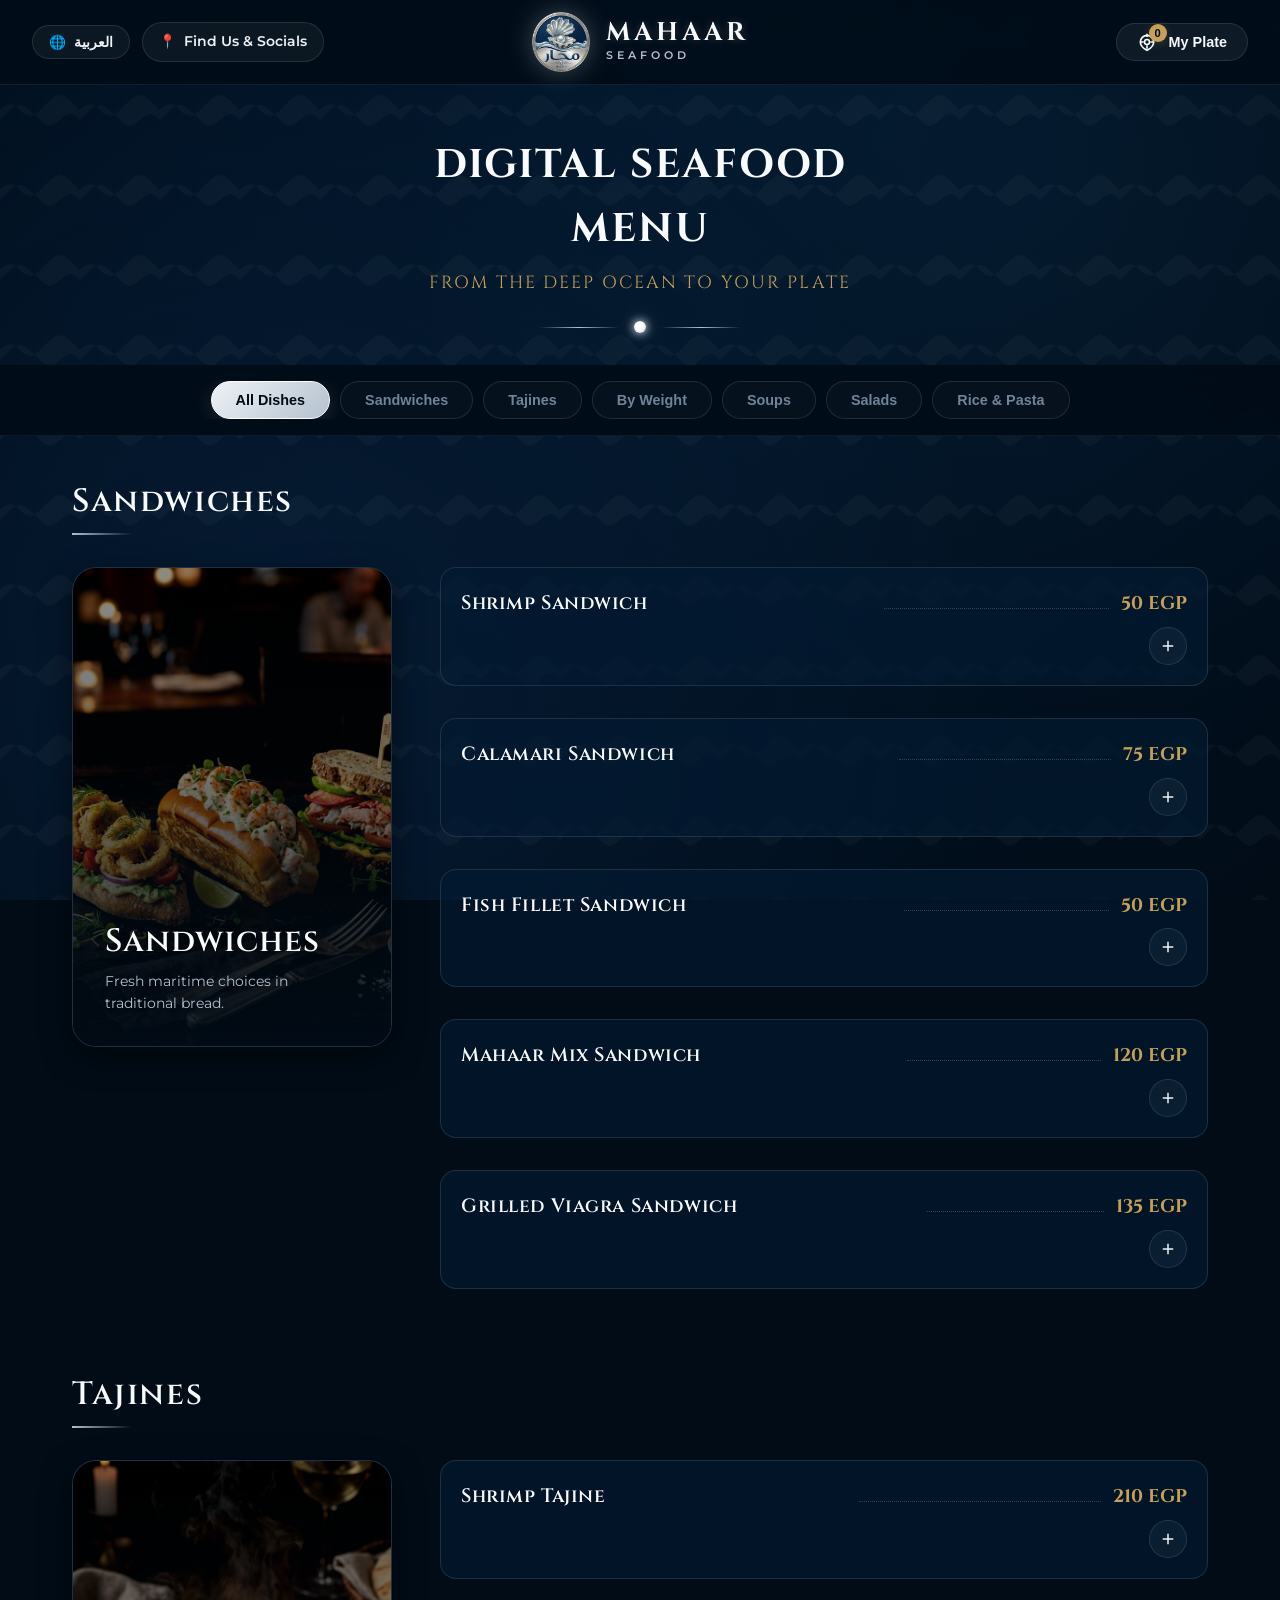
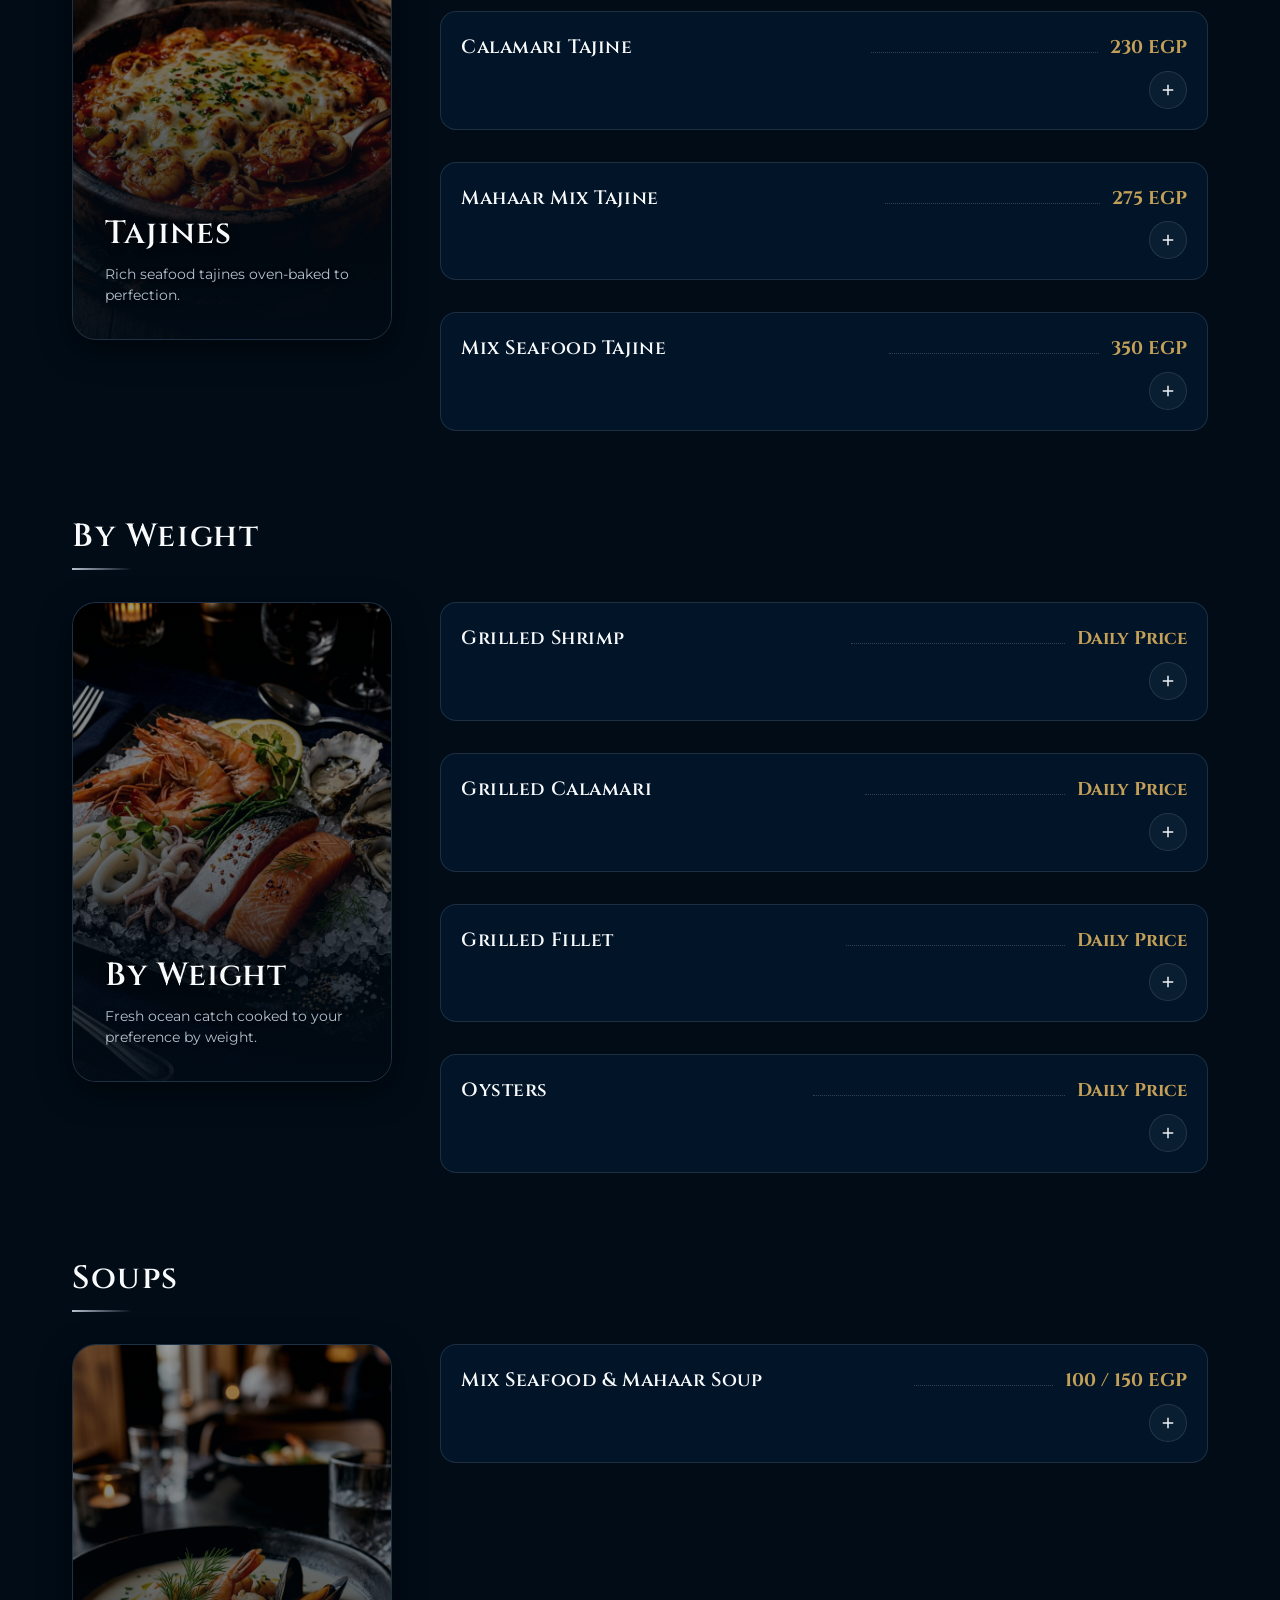
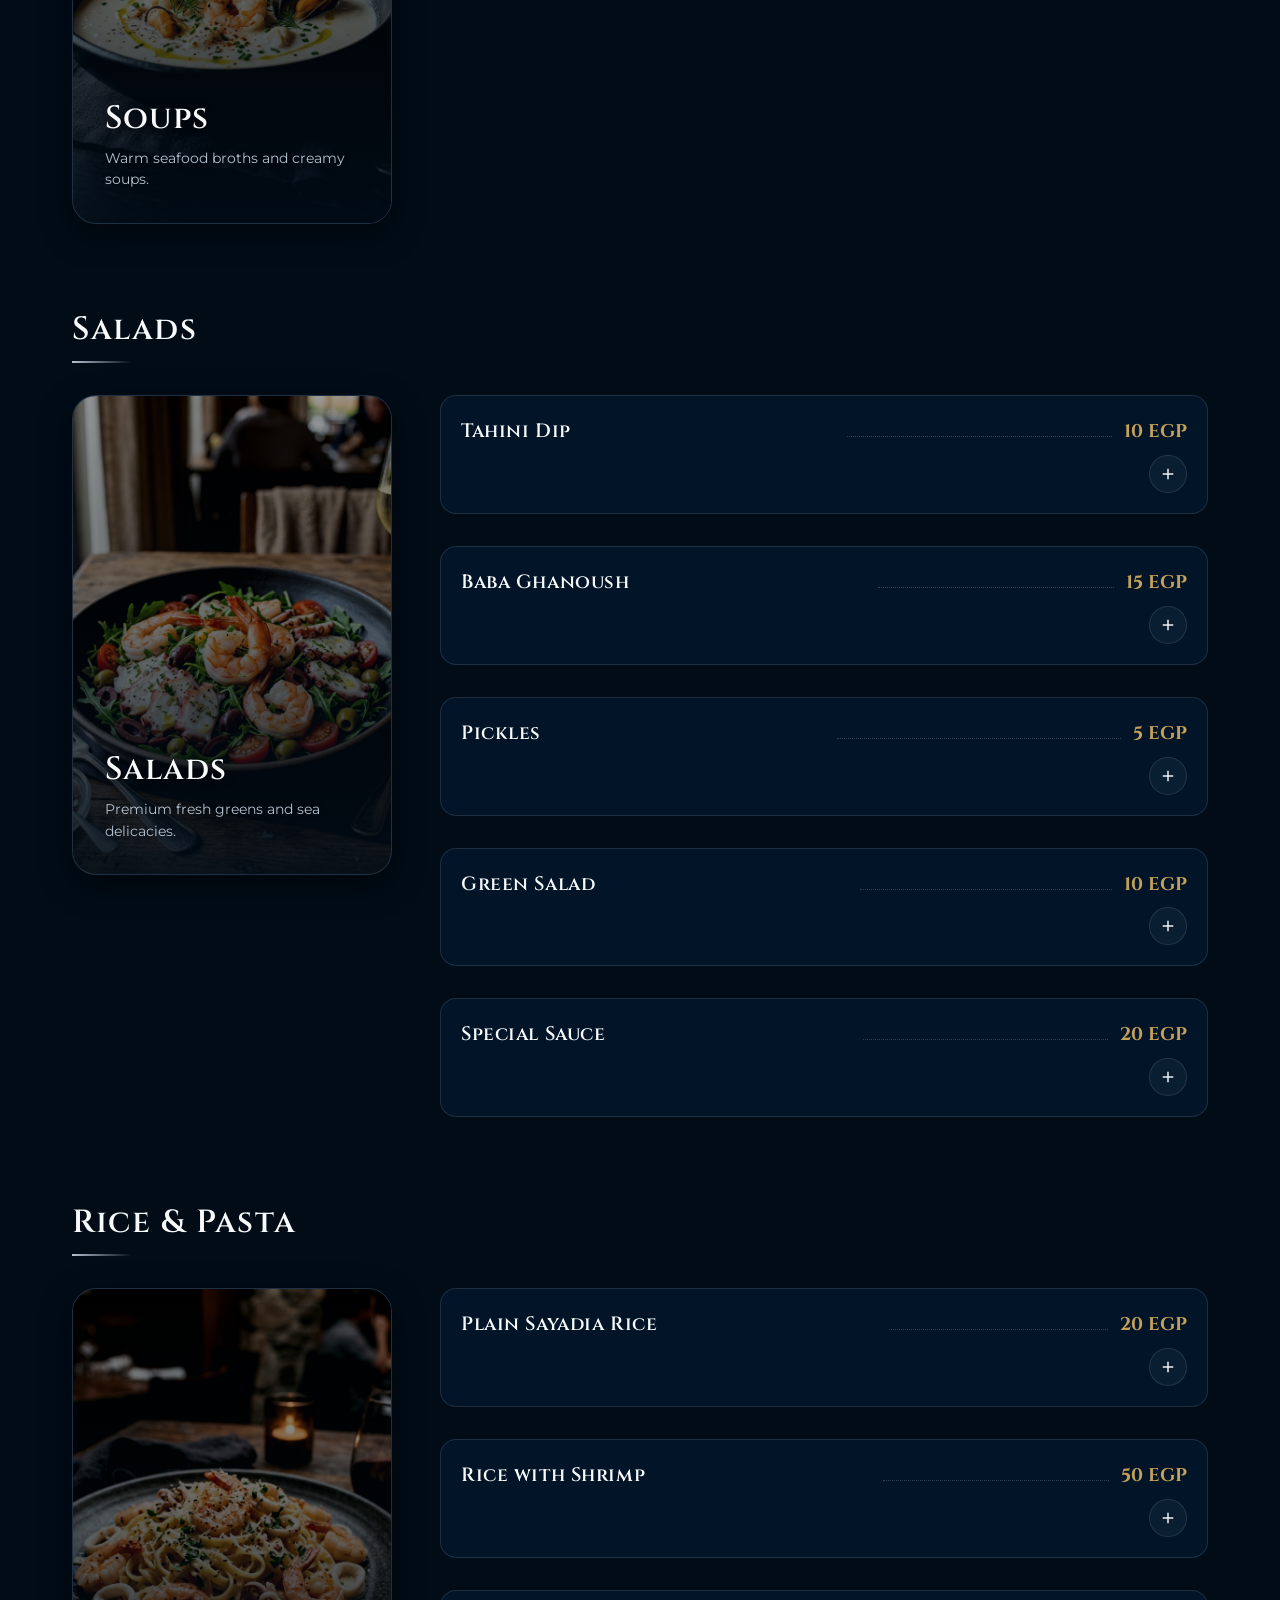
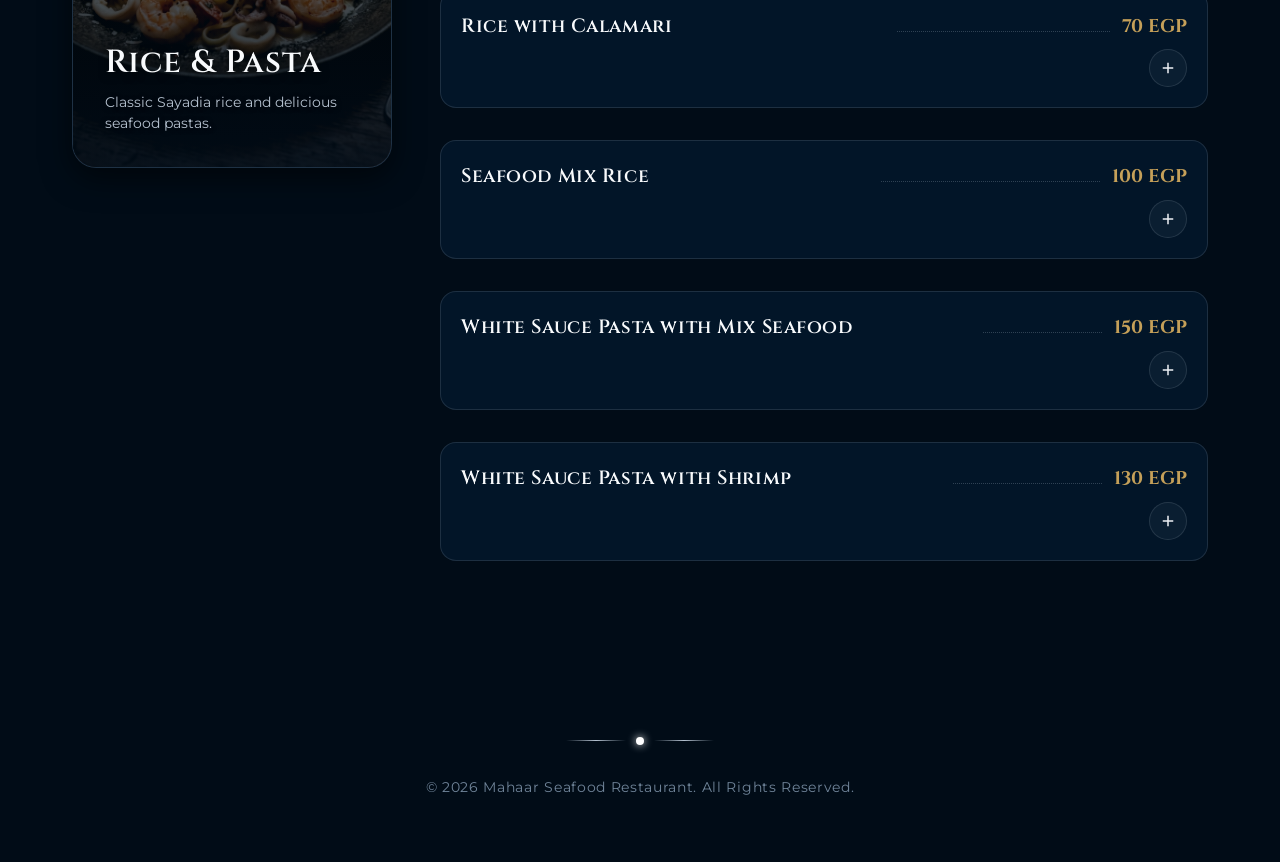
==== commit de8f0c9b: "feat: add connect page with social media links and contact options" ====
--- a/index.html
+++ b/index.html
@@ -22,12 +22,16 @@
     <!-- Header Navigation -->
     <header class="main-header">
         <div class="header-container">
-            <!-- Left: Language Switcher -->
-            <div class="header-left">
+            <!-- Left: Language Switcher & Connect Link -->
+            <div class="header-left" style="gap: 12px; display: flex; align-items: center;">
                 <button class="lang-switch-btn" id="lang-switch-btn" aria-label="Switch Language">
                     <span class="lang-icon">🌐</span>
                     <span class="lang-label">العربية</span>
                 </button>
+                <a href="connect.html" class="nav-link-btn" id="nav-connect-btn" style="text-decoration: none;">
+                    <span class="nav-icon">📍</span>
+                    <span class="nav-label" data-i18n="nav-connect">Find Us & Socials</span>
+                </a>
             </div>
             
             <!-- Center: Logo and Brand -->
--- a/css/styles.css
+++ b/css/styles.css
@@ -1342,3 +1342,442 @@
     }
 }
 
+/* ==========================================================================
+   Connect Screen Styles (Social Media, Menu Likes & Map)
+   ========================================================================== */
+
+.nav-link-btn {
+    background: rgba(180, 193, 207, 0.06);
+    border: var(--border-silver-glass);
+    color: var(--color-silver-light);
+    padding: 8px 16px;
+    border-radius: 30px;
+    font-size: 0.85rem;
+    font-weight: 600;
+    display: flex;
+    align-items: center;
+    gap: 8px;
+    cursor: pointer;
+    transition: var(--transition-smooth);
+}
+
+.nav-link-btn:hover {
+    background: var(--color-silver-light);
+    color: var(--color-bg-darkest);
+    border-color: var(--color-silver-light);
+    transform: translateY(-1px);
+    box-shadow: var(--shadow-silver);
+}
+
+/* Menu Card Row Layout */
+.menu-card-row {
+    display: flex;
+    justify-content: center;
+    margin-bottom: 2rem;
+}
+
+.menu-card-row .social-card.menu {
+    width: 100%;
+    max-width: 320px;
+}
+
+/* Social Grid Layout */
+.social-grid {
+    display: grid;
+    grid-template-columns: repeat(auto-fit, minmax(240px, 1fr));
+    gap: 2rem;
+    margin-bottom: 4rem;
+}
+
+.social-card {
+    background: var(--color-bg-card);
+    border: var(--border-silver-glass);
+    border-radius: var(--border-radius-lg);
+    padding: 2.5rem 1.5rem;
+    text-align: center;
+    position: relative;
+    overflow: hidden;
+    transition: var(--transition-smooth);
+    display: flex;
+    flex-direction: column;
+    align-items: center;
+    gap: 1.5rem;
+    box-shadow: var(--shadow-ocean);
+}
+
+.social-card::before {
+    content: '';
+    position: absolute;
+    top: 0;
+    left: 0;
+    width: 100%;
+    height: 4px;
+    background: var(--color-silver-mid);
+    transition: var(--transition-smooth);
+}
+
+.social-card.facebook::before { background: #1877f2; }
+.social-card.instagram::before { background: linear-gradient(45deg, #f09433 0%, #e6683c 25%, #dc2743 50%, #cc2366 75%, #bc1888 100%); }
+.social-card.tiktok::before { background: linear-gradient(90deg, #00f2fe 0%, #fe0979 100%); }
+.social-card.whatsapp::before { background: #25d366; }
+.social-card.menu::before { background: linear-gradient(135deg, var(--color-gold) 0%, #ecd097 100%); }
+
+.social-card.facebook:hover { box-shadow: 0 10px 30px rgba(24, 119, 242, 0.15); border-color: rgba(24, 119, 242, 0.4); }
+.social-card.instagram:hover { box-shadow: 0 10px 30px rgba(220, 39, 67, 0.15); border-color: rgba(220, 39, 67, 0.4); }
+.social-card.tiktok:hover { box-shadow: 0 10px 30px rgba(0, 242, 254, 0.15); border-color: rgba(0, 242, 254, 0.4); }
+.social-card.whatsapp:hover { box-shadow: 0 10px 30px rgba(37, 211, 102, 0.15); border-color: rgba(37, 211, 102, 0.4); }
+.social-card.menu:hover { box-shadow: 0 10px 30px rgba(197, 160, 89, 0.2); border-color: rgba(197, 160, 89, 0.5); }
+
+.social-icon-wrapper {
+    width: 70px;
+    height: 70px;
+    border-radius: 50%;
+    display: flex;
+    align-items: center;
+    justify-content: center;
+    font-size: 2.2rem;
+    background: rgba(180, 193, 207, 0.05);
+    border: var(--border-silver-glass);
+    color: var(--color-silver-light);
+    transition: var(--transition-smooth);
+}
+
+.social-card.facebook:hover .social-icon-wrapper { background: rgba(24, 119, 242, 0.15); border-color: #1877f2; color: #1877f2; text-shadow: 0 0 10px rgba(24, 119, 242, 0.5); }
+.social-card.instagram:hover .social-icon-wrapper { background: rgba(220, 39, 67, 0.15); border-color: #dc2743; color: #dc2743; text-shadow: 0 0 10px rgba(220, 39, 67, 0.5); }
+.social-card.tiktok:hover .social-icon-wrapper { background: rgba(0, 242, 254, 0.15); border-color: #00f2fe; color: #00f2fe; text-shadow: 0 0 10px rgba(0, 242, 254, 0.5); }
+.social-card.whatsapp:hover .social-icon-wrapper { background: rgba(37, 211, 102, 0.15); border-color: #25d366; color: #25d366; text-shadow: 0 0 10px rgba(37, 211, 102, 0.5); }
+.social-card.menu:hover .social-icon-wrapper { background: rgba(197, 160, 89, 0.15); border-color: var(--color-gold); color: var(--color-gold); text-shadow: 0 0 10px rgba(197, 160, 89, 0.5); }
+
+.social-info {
+    width: 100%;
+}
+
+.social-info h3 {
+    font-size: 1.5rem;
+    color: var(--color-pearl-white);
+    margin-bottom: 0.5rem;
+}
+
+.btn-like {
+    width: 100%;
+    max-width: 220px;
+    padding: 12px 24px;
+    border-radius: 40px;
+    background: rgba(180, 193, 207, 0.05);
+    border: var(--border-silver-glass);
+    color: var(--color-silver-light);
+    font-size: 0.9rem;
+    font-weight: 600;
+    cursor: pointer;
+    display: flex;
+    align-items: center;
+    justify-content: center;
+    gap: 8px;
+    transition: var(--transition-smooth);
+    position: relative;
+    overflow: hidden;
+}
+
+.social-card:hover .btn-like {
+    transform: translateY(-2px);
+}
+
+.social-card.facebook:hover .btn-like { background: #1877f2; color: #fff; border-color: #1877f2; box-shadow: 0 4px 15px rgba(24, 119, 242, 0.4); }
+.social-card.instagram:hover .btn-like { background: linear-gradient(45deg, #f09433, #dc2743, #bc1888); color: #fff; border-color: #dc2743; box-shadow: 0 4px 15px rgba(220, 39, 67, 0.4); }
+.social-card.tiktok:hover .btn-like { background: #000; color: #fff; border-color: #00f2fe; box-shadow: 0 0 10px rgba(0, 242, 254, 0.5), 0 0 15px rgba(254, 9, 121, 0.3); }
+.social-card.whatsapp:hover .btn-like { background: #25d366; color: #fff; border-color: #25d366; box-shadow: 0 4px 15px rgba(37, 211, 102, 0.4); }
+.social-card.menu:hover .btn-like { background: linear-gradient(135deg, var(--color-gold) 0%, #a47c32 100%); color: var(--color-bg-darkest); border-color: var(--color-gold); box-shadow: 0 4px 15px rgba(197, 160, 89, 0.4); }
+
+/* Floating Like Particles */
+.particle-container {
+    position: absolute;
+    top: 0;
+    left: 0;
+    width: 100%;
+    height: 100%;
+    pointer-events: none;
+    z-index: 5;
+}
+
+.floating-particle {
+    position: absolute;
+    bottom: 25px;
+    font-size: 1.5rem;
+    opacity: 1;
+    transform: translateY(0) scale(0.5);
+    animation: floatUp 1.2s cubic-bezier(0.25, 1, 0.5, 1) forwards;
+}
+
+@keyframes floatUp {
+    0% {
+        transform: translateY(0) scale(0.5) rotate(0deg);
+        opacity: 1;
+    }
+    50% {
+        opacity: 0.8;
+    }
+    100% {
+        transform: translateY(-120px) scale(1.4) rotate(20deg);
+        opacity: 0;
+    }
+}
+
+/* Menu Likes Section */
+.menu-likes-section {
+    margin-bottom: 5rem;
+}
+
+.menu-likes-intro {
+    text-align: center;
+    margin-bottom: 2.5rem;
+}
+
+.menu-likes-intro h2 {
+    font-size: 2rem;
+    color: var(--color-pearl-white);
+    margin-bottom: 0.5rem;
+}
+
+.menu-likes-intro p {
+    color: var(--color-text-muted);
+}
+
+.dish-likes-grid {
+    display: grid;
+    grid-template-columns: repeat(auto-fit, minmax(260px, 1fr));
+    gap: 2rem;
+}
+
+.dish-like-card {
+    background: var(--color-bg-card);
+    border: var(--border-silver-glass);
+    border-radius: var(--border-radius-lg);
+    overflow: hidden;
+    transition: var(--transition-smooth);
+    position: relative;
+    display: flex;
+    flex-direction: column;
+    height: 380px;
+    box-shadow: var(--shadow-ocean);
+}
+
+.dish-like-card:hover {
+    border-color: rgba(180, 193, 207, 0.35);
+    transform: translateY(-4px);
+    box-shadow: 0 10px 30px rgba(0, 0, 0, 0.4);
+}
+
+.dish-image-wrapper {
+    height: 170px;
+    position: relative;
+    overflow: hidden;
+    background-color: var(--color-bg-deep);
+}
+
+.dish-image-wrapper img {
+    width: 100%;
+    height: 100%;
+    object-fit: cover;
+    filter: brightness(0.7) contrast(1.1);
+    transition: var(--transition-smooth);
+}
+
+.dish-like-card:hover .dish-image-wrapper img {
+    transform: scale(1.06);
+    filter: brightness(0.9) contrast(1.1);
+}
+
+.dish-image-overlay {
+    position: absolute;
+    top: 0;
+    left: 0;
+    right: 0;
+    bottom: 0;
+    background: linear-gradient(to top, rgba(1, 12, 23, 0.8) 0%, transparent 100%);
+}
+
+.dish-like-body {
+    padding: 1.5rem;
+    display: flex;
+    flex-direction: column;
+    justify-content: space-between;
+    flex-grow: 1;
+}
+
+.dish-like-title-row {
+    margin-bottom: 0.5rem;
+}
+
+.dish-like-title {
+    font-family: var(--font-serif);
+    font-size: 1.25rem;
+    color: var(--color-pearl-white);
+}
+
+.dish-like-desc {
+    font-size: 0.85rem;
+    color: var(--color-text-muted);
+    line-height: 1.45;
+    margin-bottom: 1rem;
+    flex-grow: 1;
+    overflow: hidden;
+    text-overflow: ellipsis;
+    display: -webkit-box;
+    -webkit-line-clamp: 3;
+    -webkit-box-orient: vertical;
+}
+
+.dish-like-footer {
+    display: flex;
+    justify-content: space-between;
+    align-items: center;
+    border-top: 1px solid rgba(180, 193, 207, 0.1);
+    padding-top: 1rem;
+    margin-top: auto;
+}
+
+.dish-price-tag {
+    font-family: var(--font-serif);
+    color: var(--color-gold);
+    font-weight: 700;
+    font-size: 1.15rem;
+}
+
+.btn-dish-heart {
+    background: rgba(180, 193, 207, 0.04);
+    border: var(--border-silver-glass);
+    color: var(--color-silver-light);
+    padding: 8px 16px;
+    border-radius: 20px;
+    cursor: pointer;
+    display: flex;
+    align-items: center;
+    gap: 8px;
+    font-size: 0.85rem;
+    font-weight: 600;
+    transition: var(--transition-smooth);
+}
+
+.btn-dish-heart:hover {
+    background: rgba(239, 68, 68, 0.1);
+    border-color: rgba(239, 68, 68, 0.4);
+    color: #ef4444;
+    transform: scale(1.03);
+}
+
+.btn-dish-heart.active {
+    background: #ef4444;
+    color: #fff;
+    border-color: #ef4444;
+    box-shadow: 0 0 12px rgba(239, 68, 68, 0.4);
+}
+
+.btn-dish-heart.active .heart-icon {
+    animation: heartBeat 0.35s cubic-bezier(0.175, 0.885, 0.32, 1.275);
+}
+
+@keyframes heartBeat {
+    0% { transform: scale(1); }
+    40% { transform: scale(1.4); }
+    70% { transform: scale(0.9); }
+    100% { transform: scale(1); }
+}
+
+/* Map & Location Section */
+.location-section {
+    margin-bottom: 4rem;
+}
+
+.location-container {
+    display: grid;
+    grid-template-columns: 1fr 1.2fr;
+    gap: 3rem;
+    align-items: stretch;
+}
+
+@media (max-width: 991px) {
+    .location-container {
+        grid-template-columns: 1fr;
+    }
+}
+
+.contact-details-card {
+    background: var(--color-bg-card);
+    border: var(--border-silver-glass);
+    border-radius: var(--border-radius-lg);
+    padding: 2.5rem;
+    display: flex;
+    flex-direction: column;
+    justify-content: space-between;
+    gap: 2rem;
+    box-shadow: var(--shadow-ocean);
+}
+
+.contact-info-list {
+    display: flex;
+    flex-direction: column;
+    gap: 1.5rem;
+}
+
+.contact-info-item {
+    display: flex;
+    align-items: flex-start;
+    gap: 15px;
+}
+
+.contact-info-icon {
+    width: 45px;
+    height: 45px;
+    border-radius: 50%;
+    background: rgba(180, 193, 207, 0.05);
+    border: var(--border-silver-glass);
+    color: var(--color-gold);
+    display: flex;
+    align-items: center;
+    justify-content: center;
+    font-size: 1.2rem;
+    flex-shrink: 0;
+    box-shadow: 0 2px 10px rgba(0, 0, 0, 0.15);
+}
+
+.contact-info-text {
+    flex-grow: 1;
+}
+
+.contact-info-text h4 {
+    font-family: var(--font-sans);
+    font-size: 1.05rem;
+    font-weight: 700;
+    color: var(--color-pearl-white);
+    margin-bottom: 0.3rem;
+}
+
+.contact-info-text p {
+    font-size: 0.9rem;
+    color: var(--color-text-muted);
+    line-height: 1.4;
+}
+
+.map-wrapper {
+    border-radius: var(--border-radius-lg);
+    overflow: hidden;
+    border: var(--border-silver-glass);
+    box-shadow: var(--shadow-ocean);
+    height: 100%;
+    min-height: 380px;
+    position: relative;
+}
+
+.map-wrapper iframe {
+    width: 100%;
+    height: 100%;
+    border: 0;
+    filter: invert(90%) hue-rotate(190deg) brightness(85%) contrast(100%);
+    transition: var(--transition-smooth);
+}
+
+.map-wrapper iframe:hover {
+    filter: invert(90%) hue-rotate(190deg) brightness(95%) contrast(100%);
+}
+
+
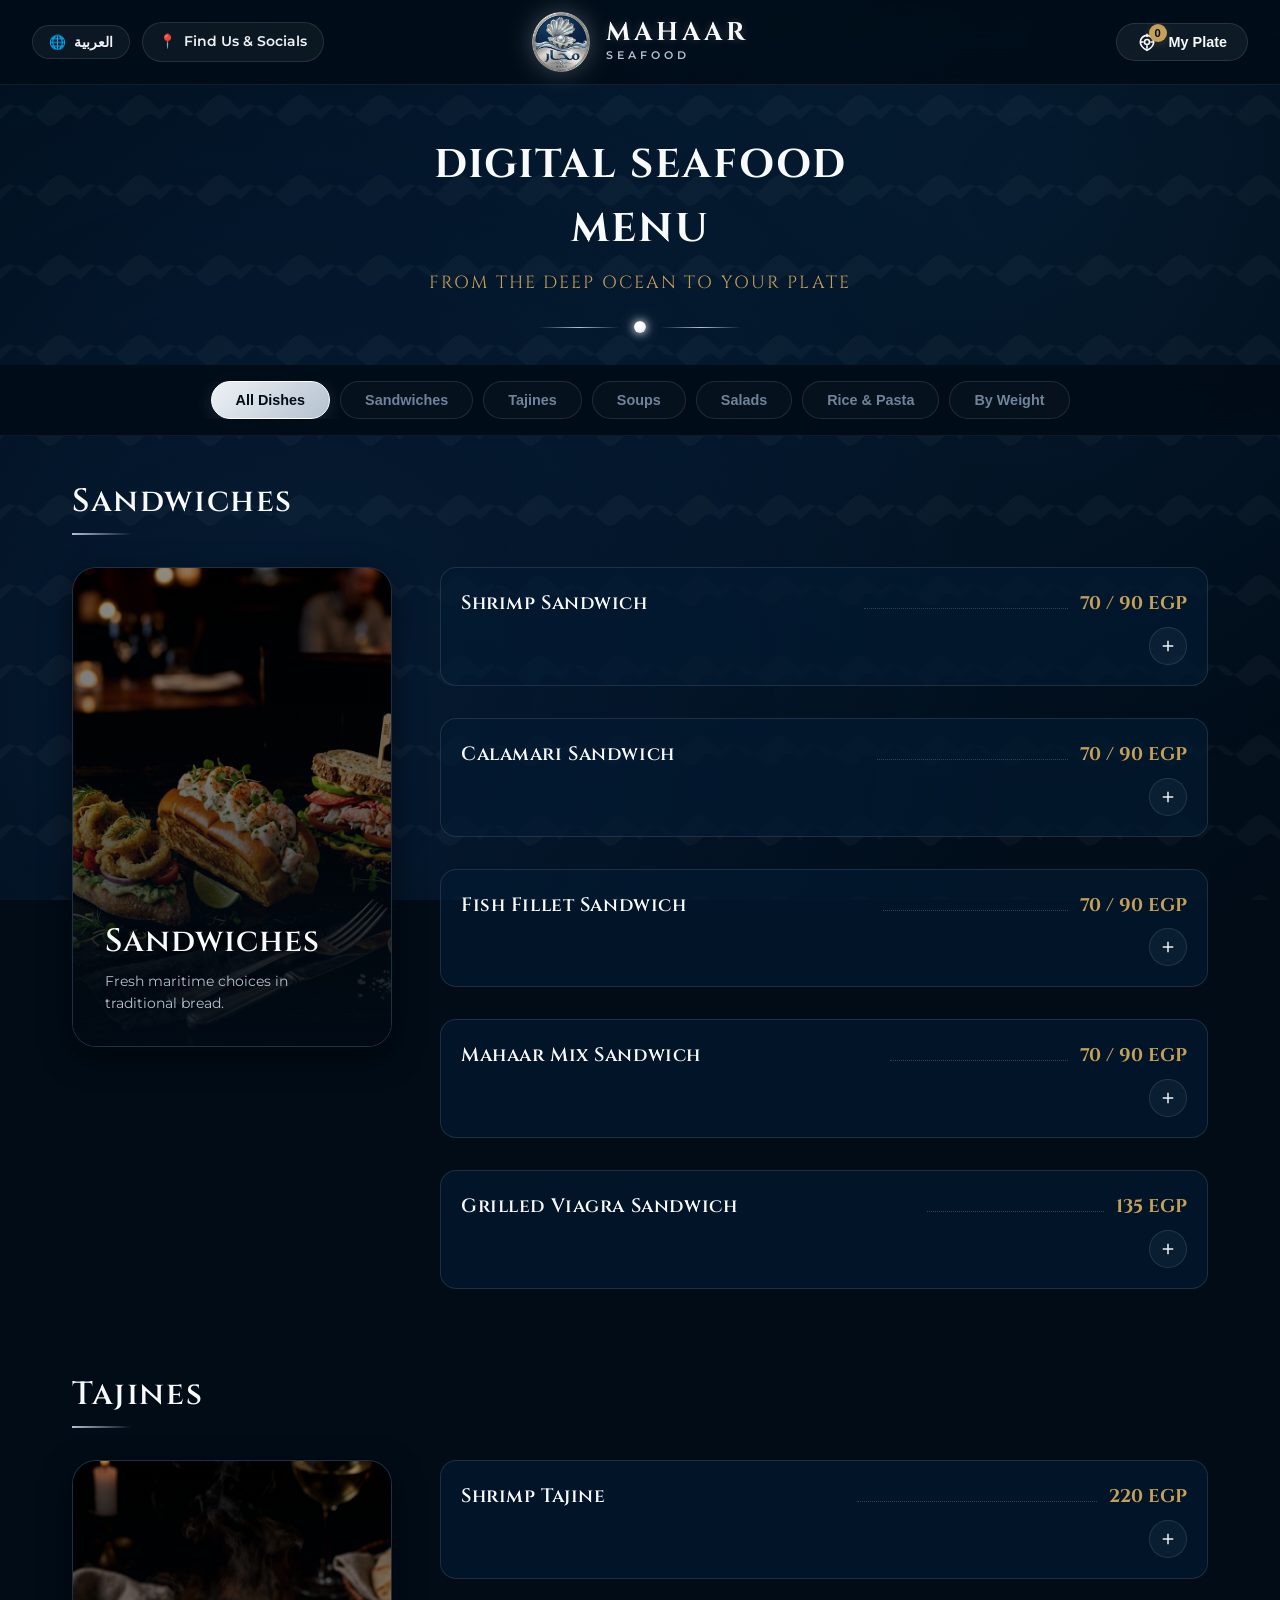
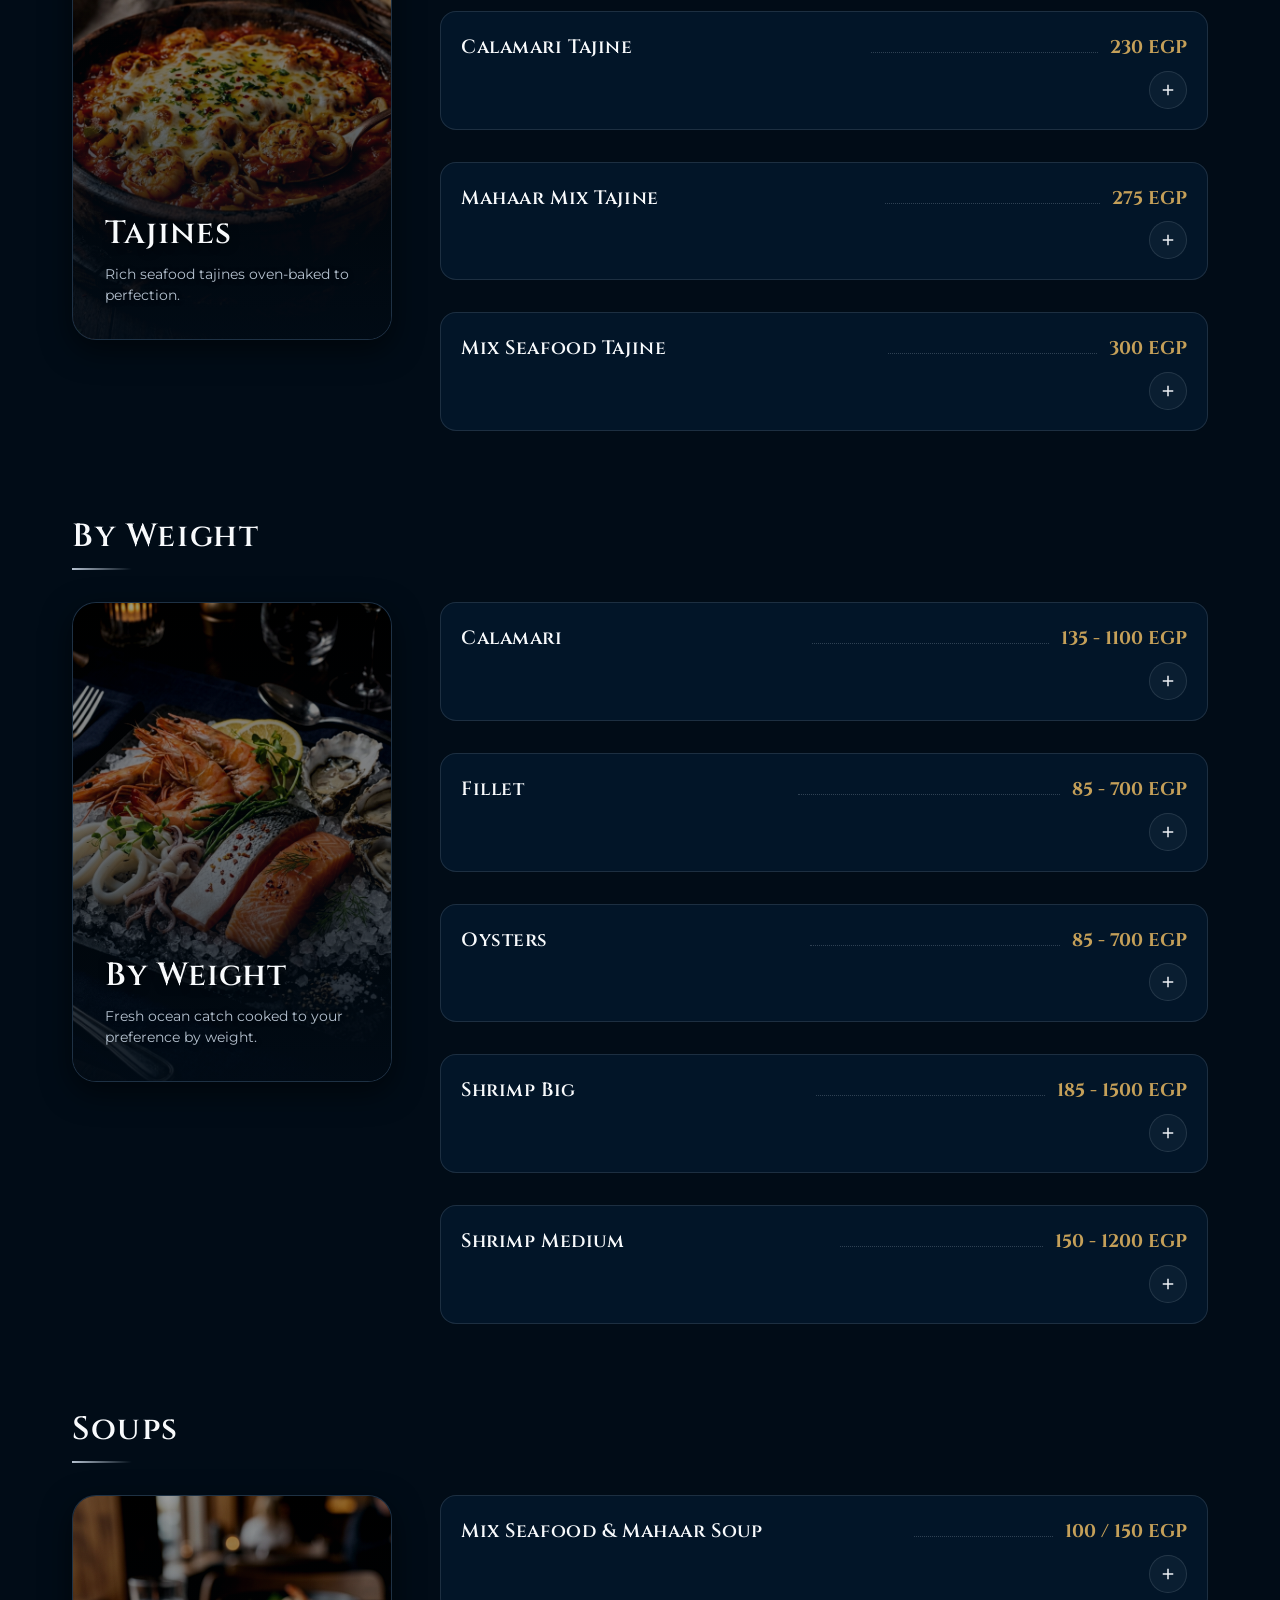
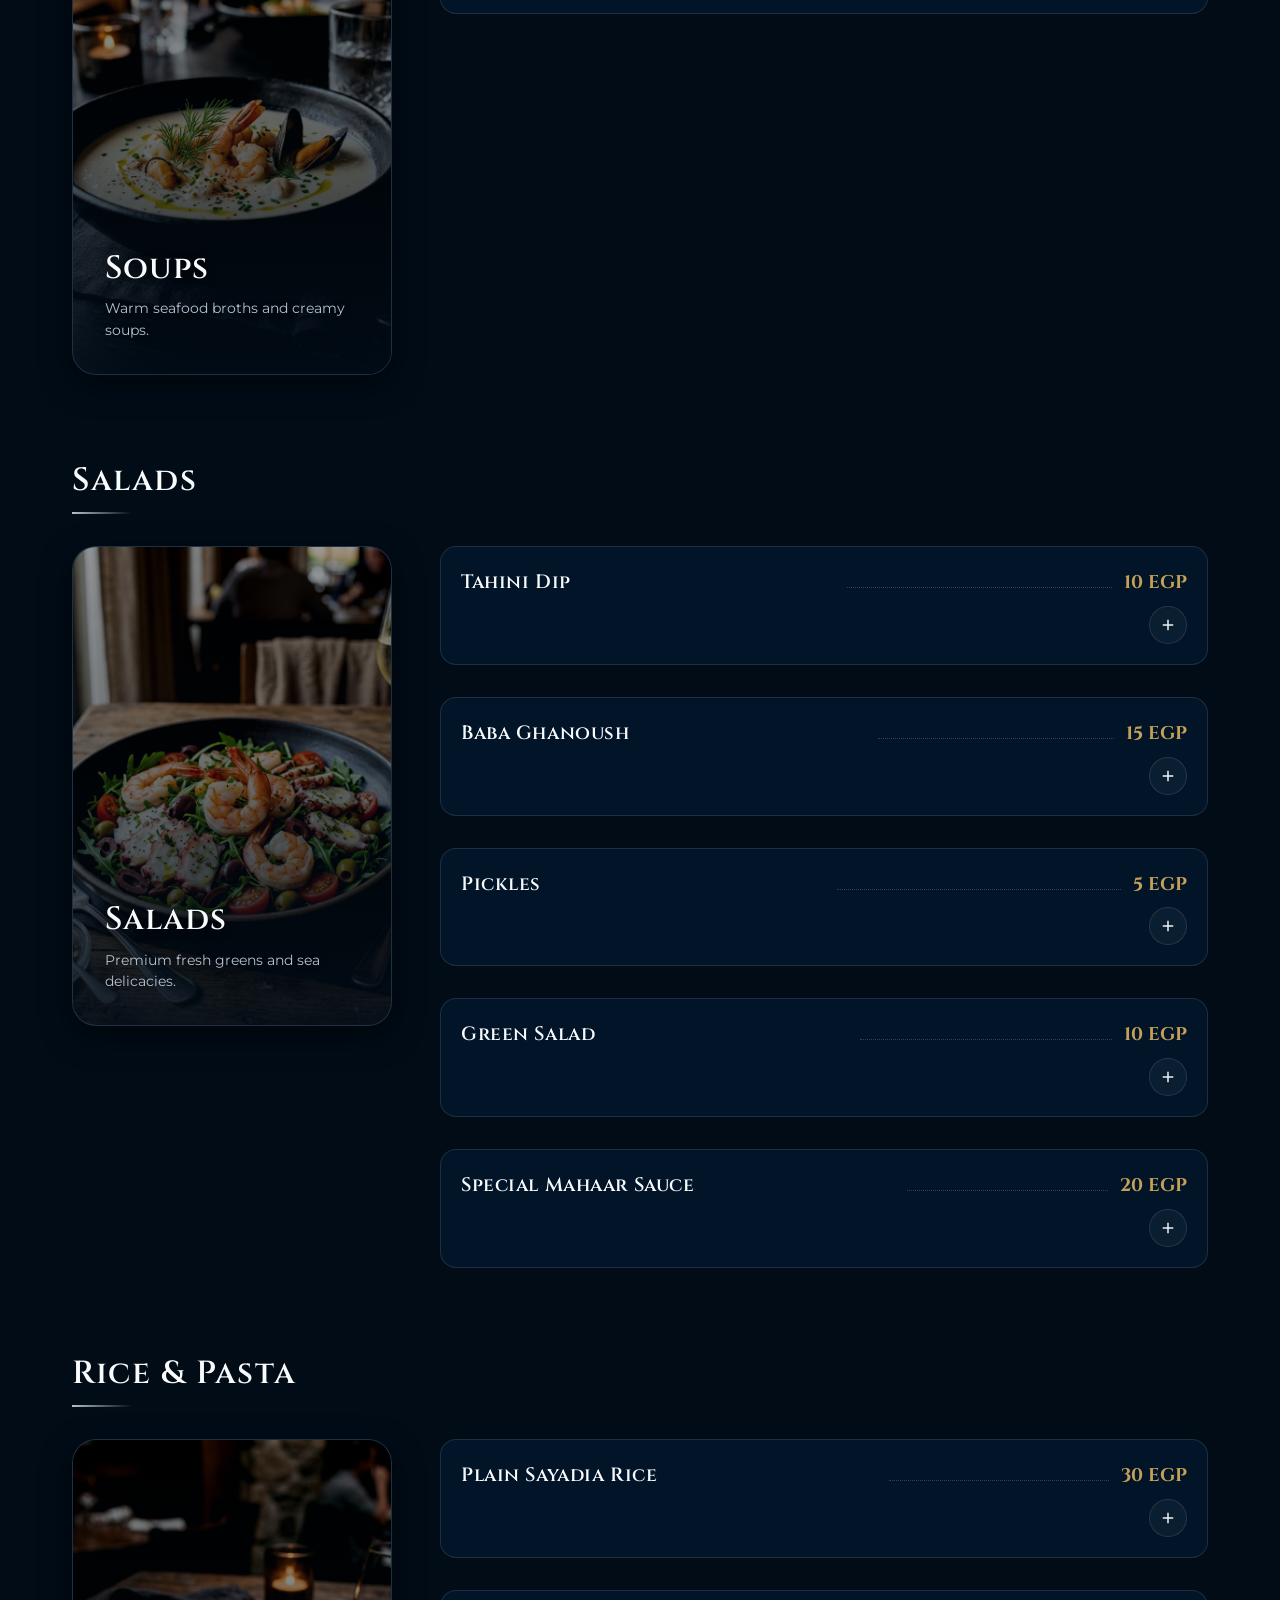
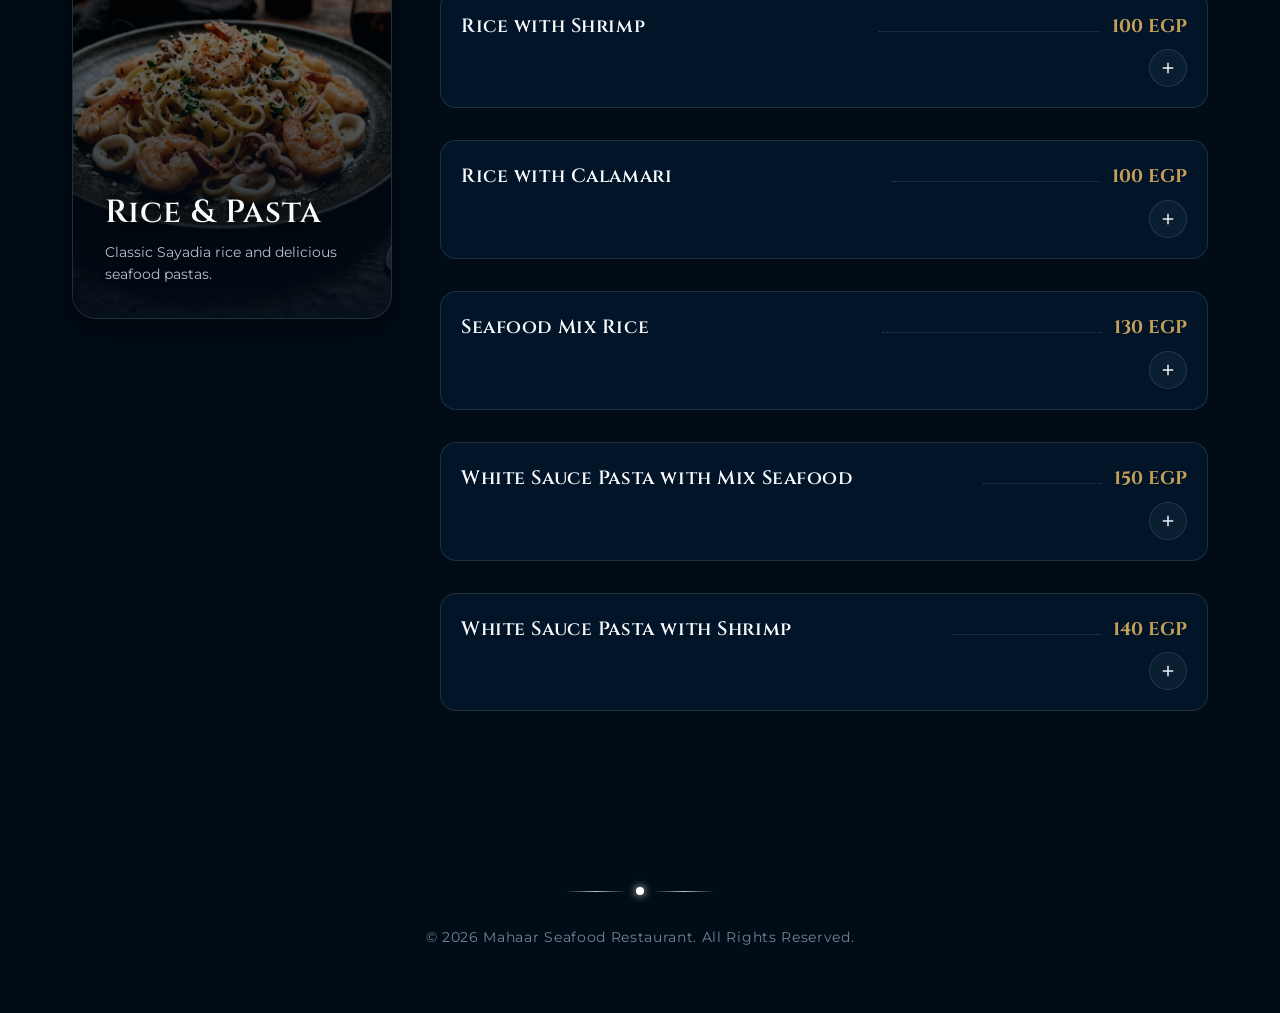
==== commit b266efb2: "refactor: update contact details, optimize responsive UI styles, and reorder menu categories" ====
--- a/index.html
+++ b/index.html
@@ -1,19 +1,24 @@
 <!DOCTYPE html>
 <html lang="en" dir="ltr">
+
 <head>
     <meta charset="UTF-8">
     <meta name="viewport" content="width=device-width, initial-scale=1.0">
-    <meta name="description" content="Mahaar Seafood Restaurant - Digital Menu. Experience the finest and freshest ocean delicacies.">
+    <meta name="description"
+        content="Mahaar Seafood Restaurant - Digital Menu. Experience the finest and freshest ocean delicacies.">
     <title data-i18n="page-title">Mahaar | Premium Seafood Menu</title>
-    
+
     <!-- Google Fonts -->
     <link rel="preconnect" href="https://fonts.googleapis.com">
     <link rel="preconnect" href="https://fonts.gstatic.com" crossorigin>
-    <link href="https://fonts.googleapis.com/css2?family=Amiri:ital@0;1&family=Cairo:wght@300;400;600;700;800&family=Cinzel:wght@400;600;700;900&family=Montserrat:wght@300;400;500;600;700&display=swap" rel="stylesheet">
-    
+    <link
+        href="https://fonts.googleapis.com/css2?family=Amiri:ital@0;1&family=Cairo:wght@300;400;600;700;800&family=Cinzel:wght@400;600;700;900&family=Montserrat:wght@300;400;500;600;700&display=swap"
+        rel="stylesheet">
+
     <!-- Custom CSS -->
     <link rel="stylesheet" href="css/styles.css">
 </head>
+
 <body>
     <!-- Background Ocean Accents -->
     <div class="ocean-bg-effect"></div>
@@ -33,7 +38,7 @@
                     <span class="nav-label" data-i18n="nav-connect">Find Us & Socials</span>
                 </a>
             </div>
-            
+
             <!-- Center: Logo and Brand -->
             <div class="header-center">
                 <div class="logo-area">
@@ -52,9 +57,9 @@
                         <span class="badge" id="tray-count">0</span>
                         <!-- Clam Shell SVG Icon -->
                         <svg class="icon-svg" viewBox="0 0 24 24" fill="none" stroke="currentColor" stroke-width="2">
-                            <path d="M12 22s-8-4-8-10a8 8 0 0 1 16 0c0 6-8 10-8 10z"/>
-                            <circle cx="12" cy="12" r="3"/>
-                            <path d="M12 2v4M4 12h4M16 12h4M12 16v4"/>
+                            <path d="M12 22s-8-4-8-10a8 8 0 0 1 16 0c0 6-8 10-8 10z" />
+                            <circle cx="12" cy="12" r="3" />
+                            <path d="M12 2v4M4 12h4M16 12h4M12 16v4" />
                         </svg>
                     </div>
                     <span class="btn-text" data-i18n="my-selection">My Plate</span>
@@ -88,9 +93,7 @@
             <button class="category-tab" data-category="tajines">
                 <span class="tab-text" data-i18n="cat-tajines">Tajines</span>
             </button>
-            <button class="category-tab" data-category="weights">
-                <span class="tab-text" data-i18n="cat-weights">By Weight</span>
-            </button>
+
             <!--
             <button class="category-tab" data-category="meals">
                 <span class="tab-text" data-i18n="cat-meals">Meals</span>
@@ -104,6 +107,9 @@
             </button>
             <button class="category-tab" data-category="rice-pasta">
                 <span class="tab-text" data-i18n="cat-rice-pasta">Rice & Pasta</span>
+            </button>
+            <button class="category-tab" data-category="weights">
+                <span class="tab-text" data-i18n="cat-weights">By Weight</span>
             </button>
         </div>
     </nav>
@@ -120,7 +126,8 @@
         <div class="footer-divider">
             <span class="pearl-dot"></span>
         </div>
-        <p class="footer-text">&copy; <span id="current-year">2026</span> <span data-i18n="footer-copyright">Mahaar Seafood Restaurant. All Rights Reserved.</span></p>
+        <p class="footer-text">&copy; <span id="current-year">2026</span> <span data-i18n="footer-copyright">Mahaar
+                Seafood Restaurant. All Rights Reserved.</span></p>
     </footer>
 
     <!-- Details Modal -->
@@ -138,9 +145,9 @@
                         <span class="modal-item-price" id="modal-item-price">0.00 EGP</span>
                     </div>
                     <div class="section-divider short"></div>
-                    
+
                     <p class="modal-item-desc" id="modal-item-desc">Dish Description goes here.</p>
-                    
+
                     <div class="modal-action-row">
                         <button class="btn-primary" id="modal-add-to-plate-btn">
                             <span data-i18n="add-to-plate">Add to Plate</span>
@@ -158,19 +165,20 @@
                 <h2 data-i18n="my-plate-title">My Selected Dishes</h2>
                 <button class="drawer-close-btn" id="drawer-close-btn" aria-label="Close Plate">&times;</button>
             </div>
-            
+
             <div class="drawer-body">
                 <div class="drawer-empty-state" id="drawer-empty-state">
                     <!-- Clam shell visual -->
                     <div class="empty-shell-icon">🐚</div>
-                    <p data-i18n="plate-empty-msg">Your plate is currently empty. Explore our menu and select your favorite ocean delicacies!</p>
-                </div>
-                
+                    <p data-i18n="plate-empty-msg">Your plate is currently empty. Explore our menu and select your
+                        favorite ocean delicacies!</p>
+                </div>
+
                 <div class="drawer-items-list" id="drawer-items-list">
                     <!-- Selected items will render here dynamically -->
                 </div>
             </div>
-            
+
             <div class="drawer-footer" id="drawer-footer">
                 <div class="drawer-summary-row">
                     <span data-i18n="subtotal">Subtotal</span>
@@ -182,7 +190,8 @@
                         <span class="btn-icon">💬</span>
                         <span data-i18n="order-via-whatsapp">Send Order via WhatsApp</span>
                     </button>
-                    <button class="btn-secondary full-width" id="clear-plate-btn" data-i18n="clear-all">Clear All</button>
+                    <button class="btn-secondary full-width" id="clear-plate-btn" data-i18n="clear-all">Clear
+                        All</button>
                 </div>
             </div>
         </div>
@@ -191,4 +200,5 @@
     <!-- Custom JavaScript -->
     <script src="js/app.js"></script>
 </body>
-</html>
+
+</html>
--- a/css/styles.css
+++ b/css/styles.css
@@ -1218,6 +1218,17 @@
         display: none;
     }
 
+    .lang-switch-btn,
+    .nav-link-btn {
+        padding: 8px 12px;
+        gap: 0;
+    }
+
+    .lang-switch-btn .lang-label,
+    .nav-link-btn .nav-label {
+        display: none;
+    }
+
     .category-grid {
         grid-template-columns: 1fr;
         gap: 1.5rem;
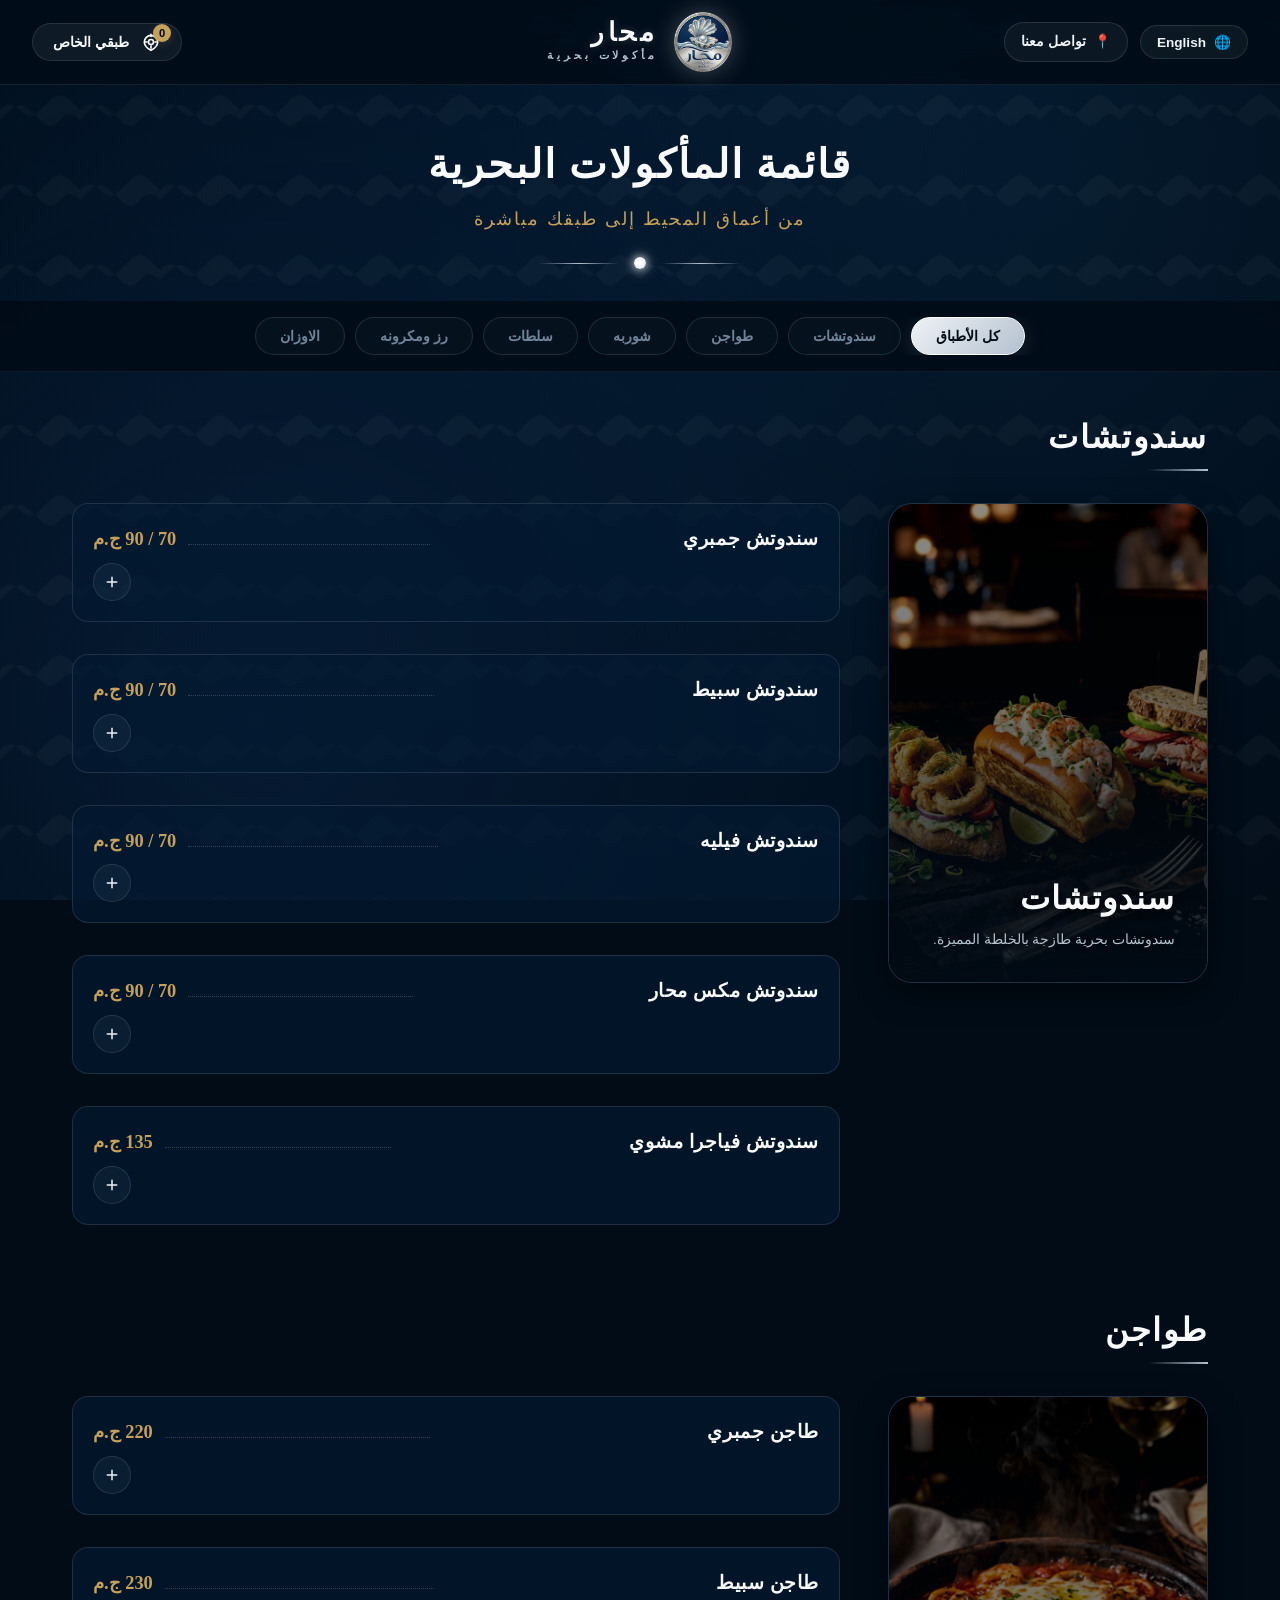
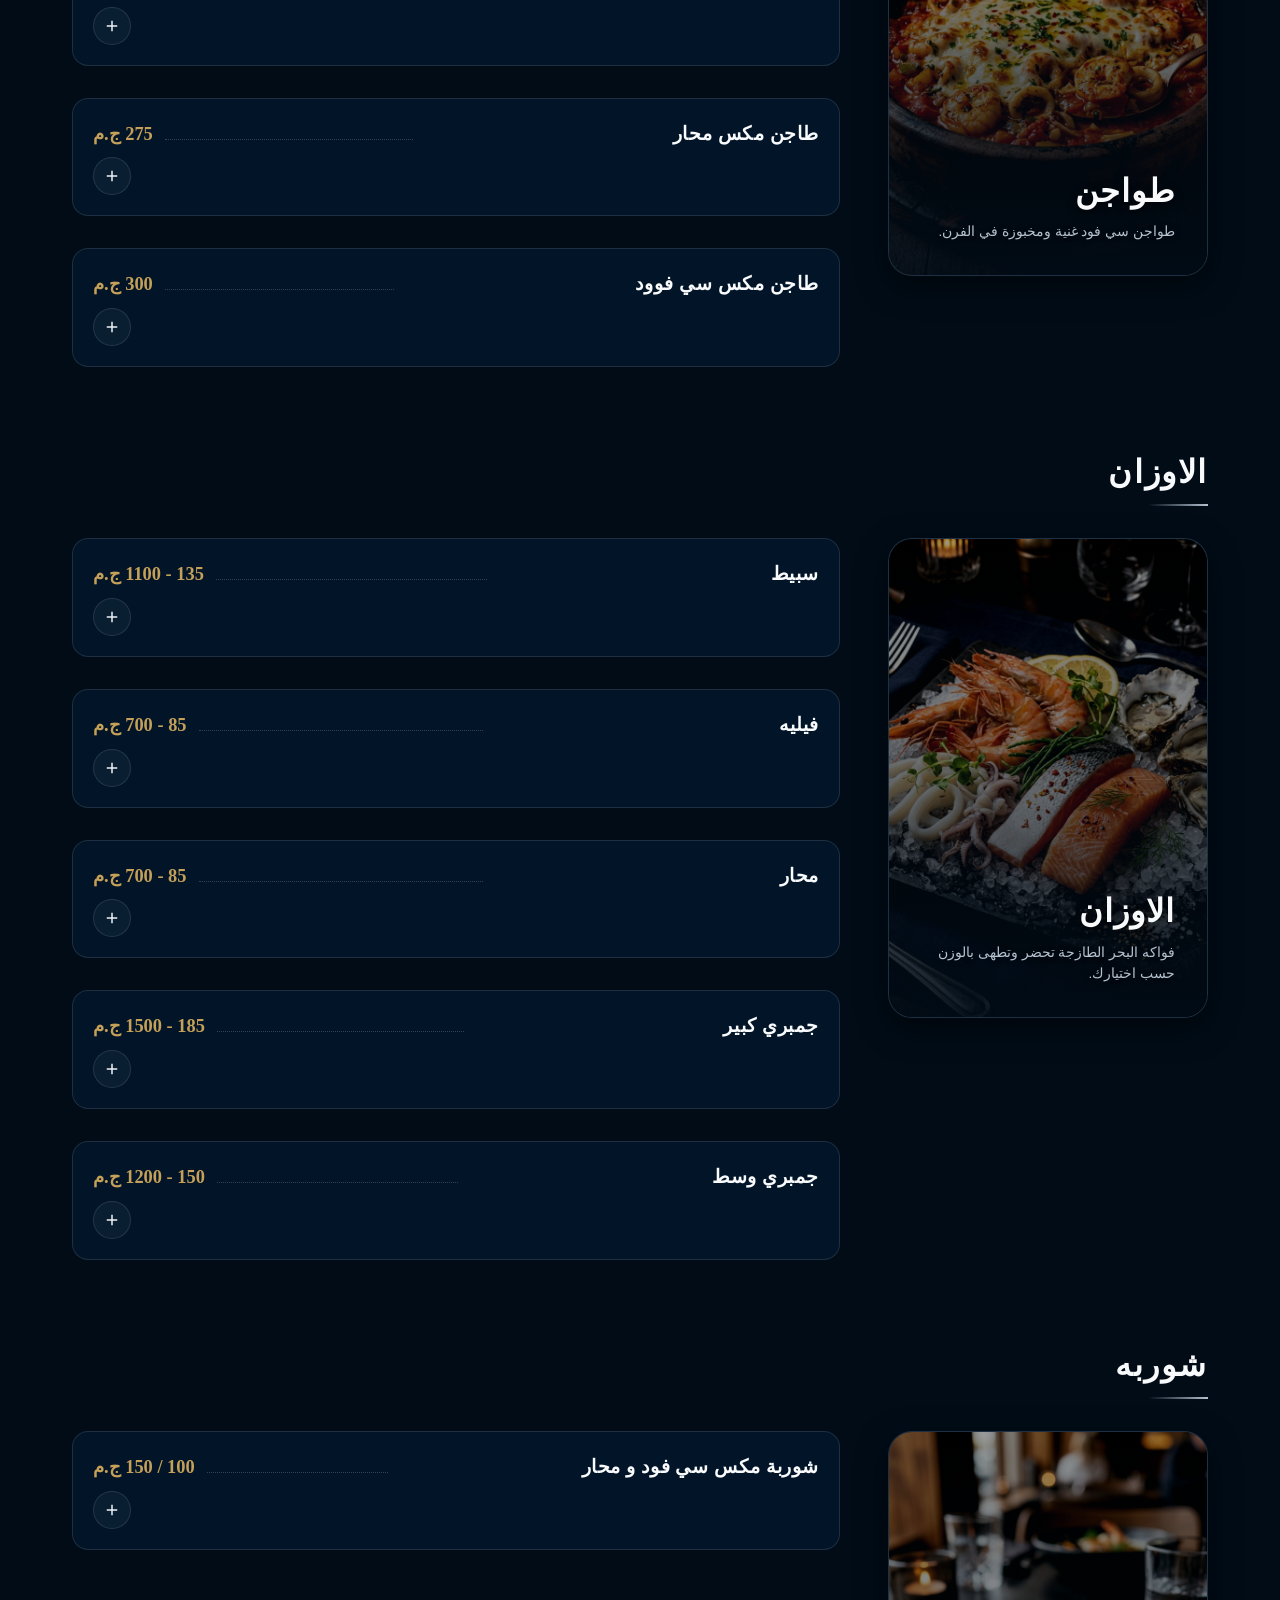
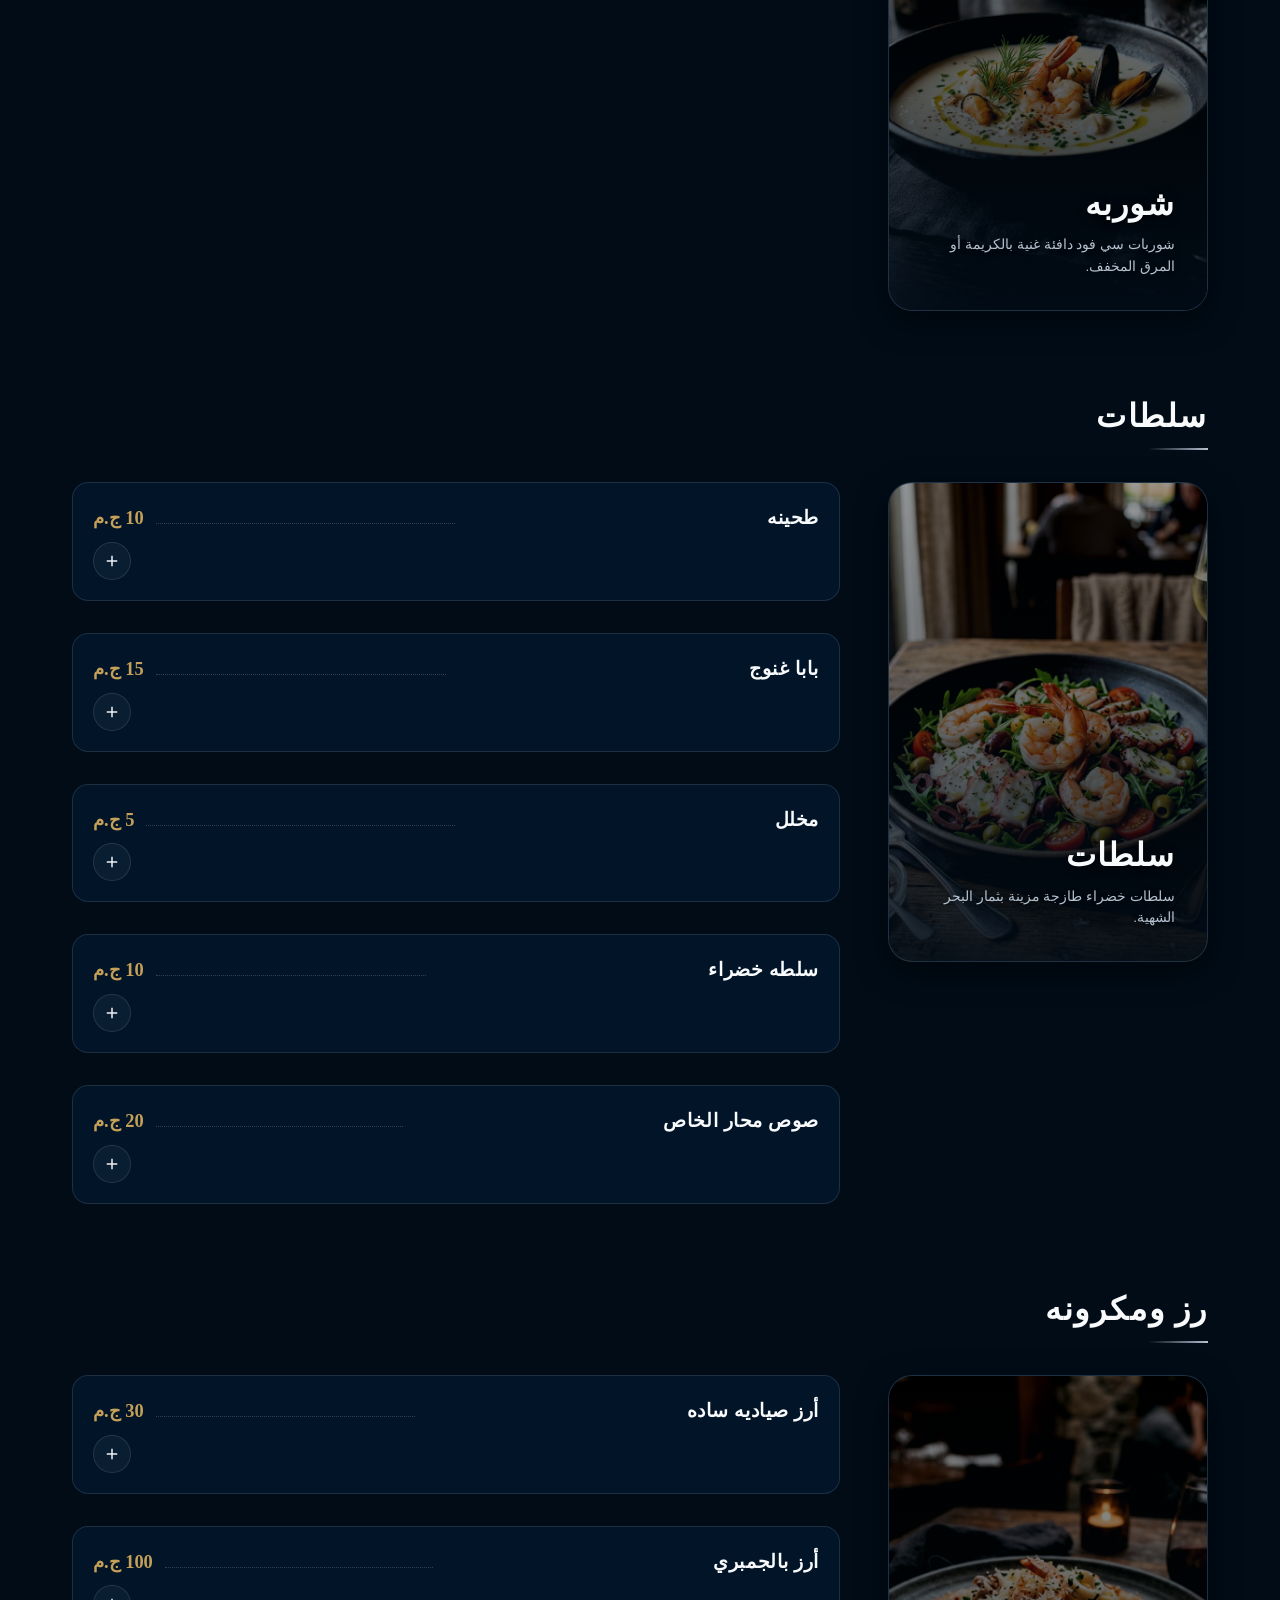
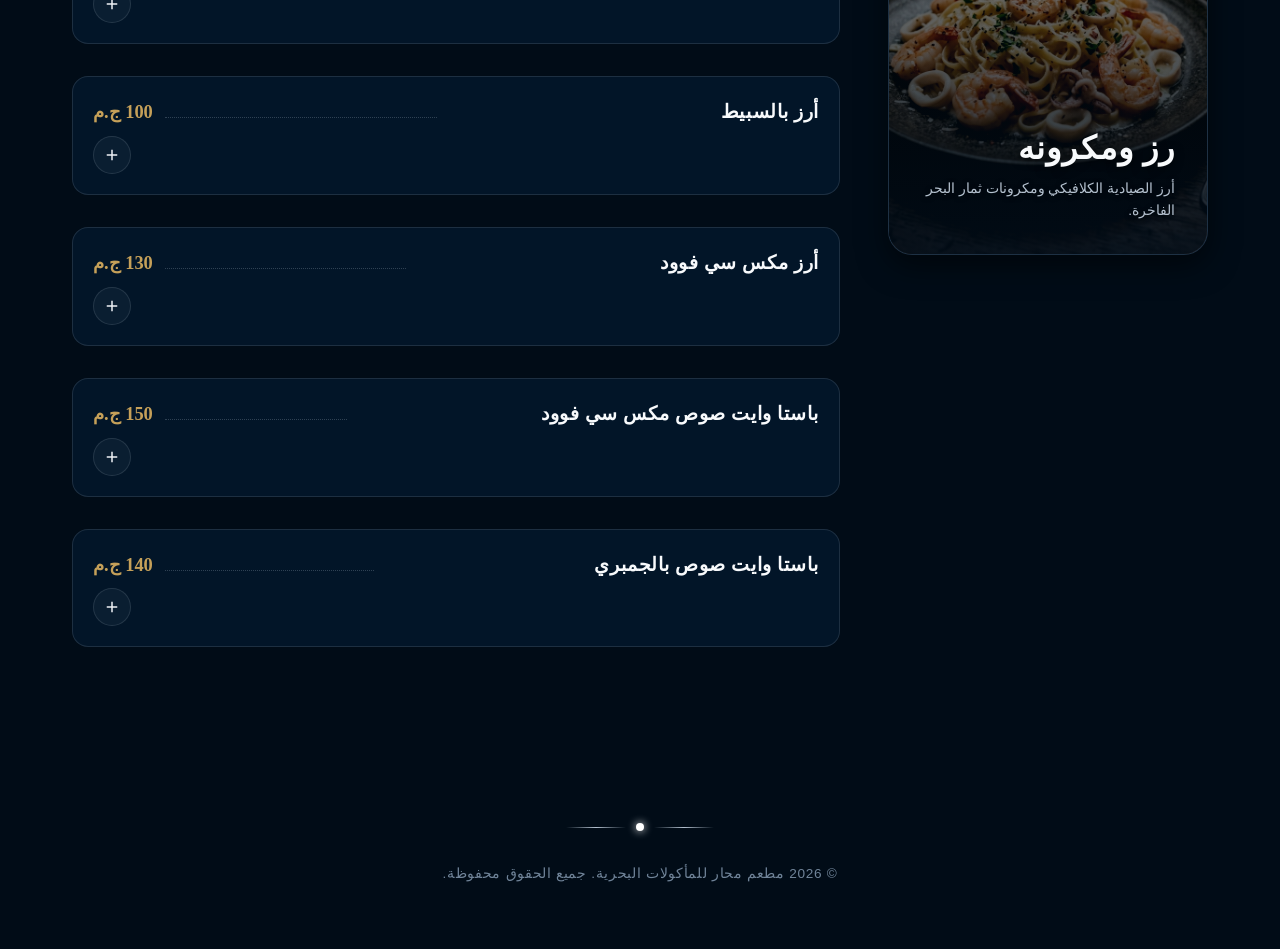
==== commit d6521b33: "feat: set Arabic as the default site language and update locale configurations" ====
--- a/index.html
+++ b/index.html
@@ -1,5 +1,5 @@
 <!DOCTYPE html>
-<html lang="en" dir="ltr">
+<html lang="ar" dir="rtl">
 
 <head>
     <meta charset="UTF-8">
@@ -31,7 +31,7 @@
             <div class="header-left" style="gap: 12px; display: flex; align-items: center;">
                 <button class="lang-switch-btn" id="lang-switch-btn" aria-label="Switch Language">
                     <span class="lang-icon">🌐</span>
-                    <span class="lang-label">العربية</span>
+                    <span class="lang-label">English</span>
                 </button>
                 <a href="connect.html" class="nav-link-btn" id="nav-connect-btn" style="text-decoration: none;">
                     <span class="nav-icon">📍</span>
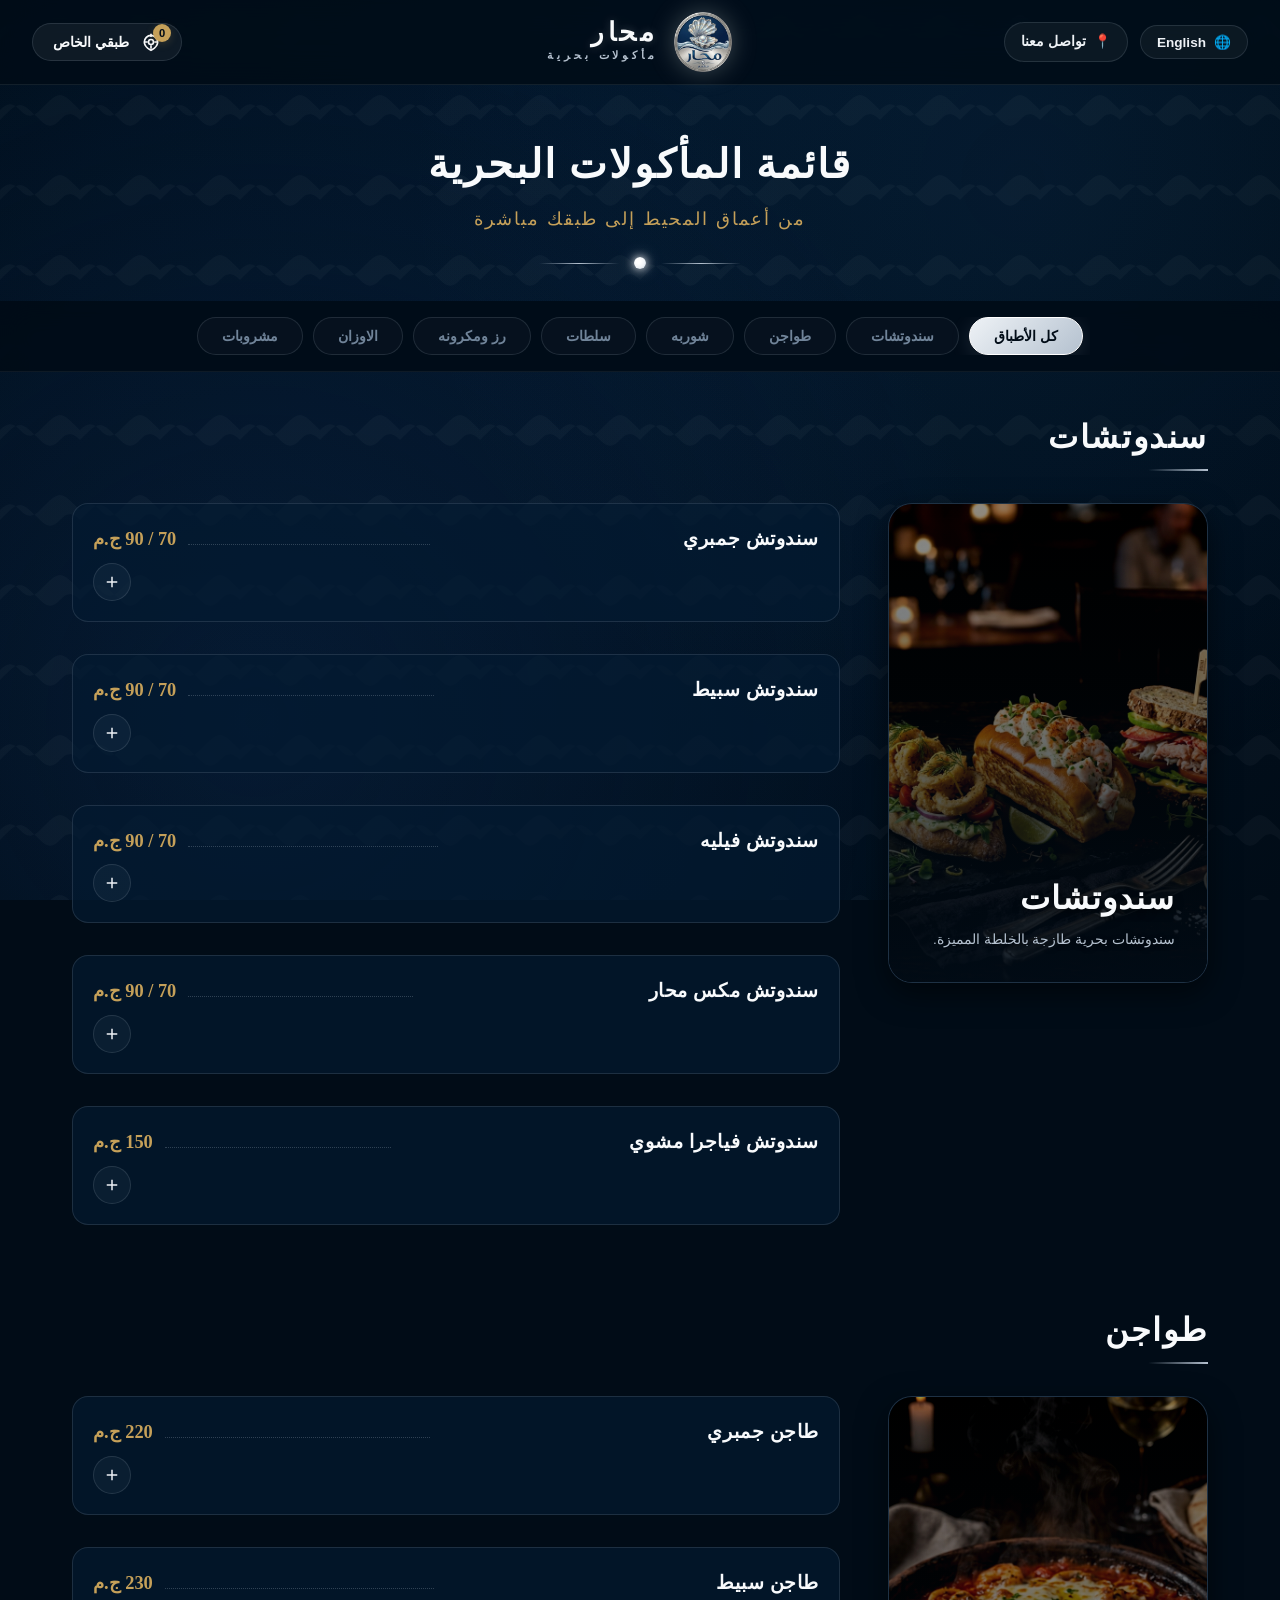
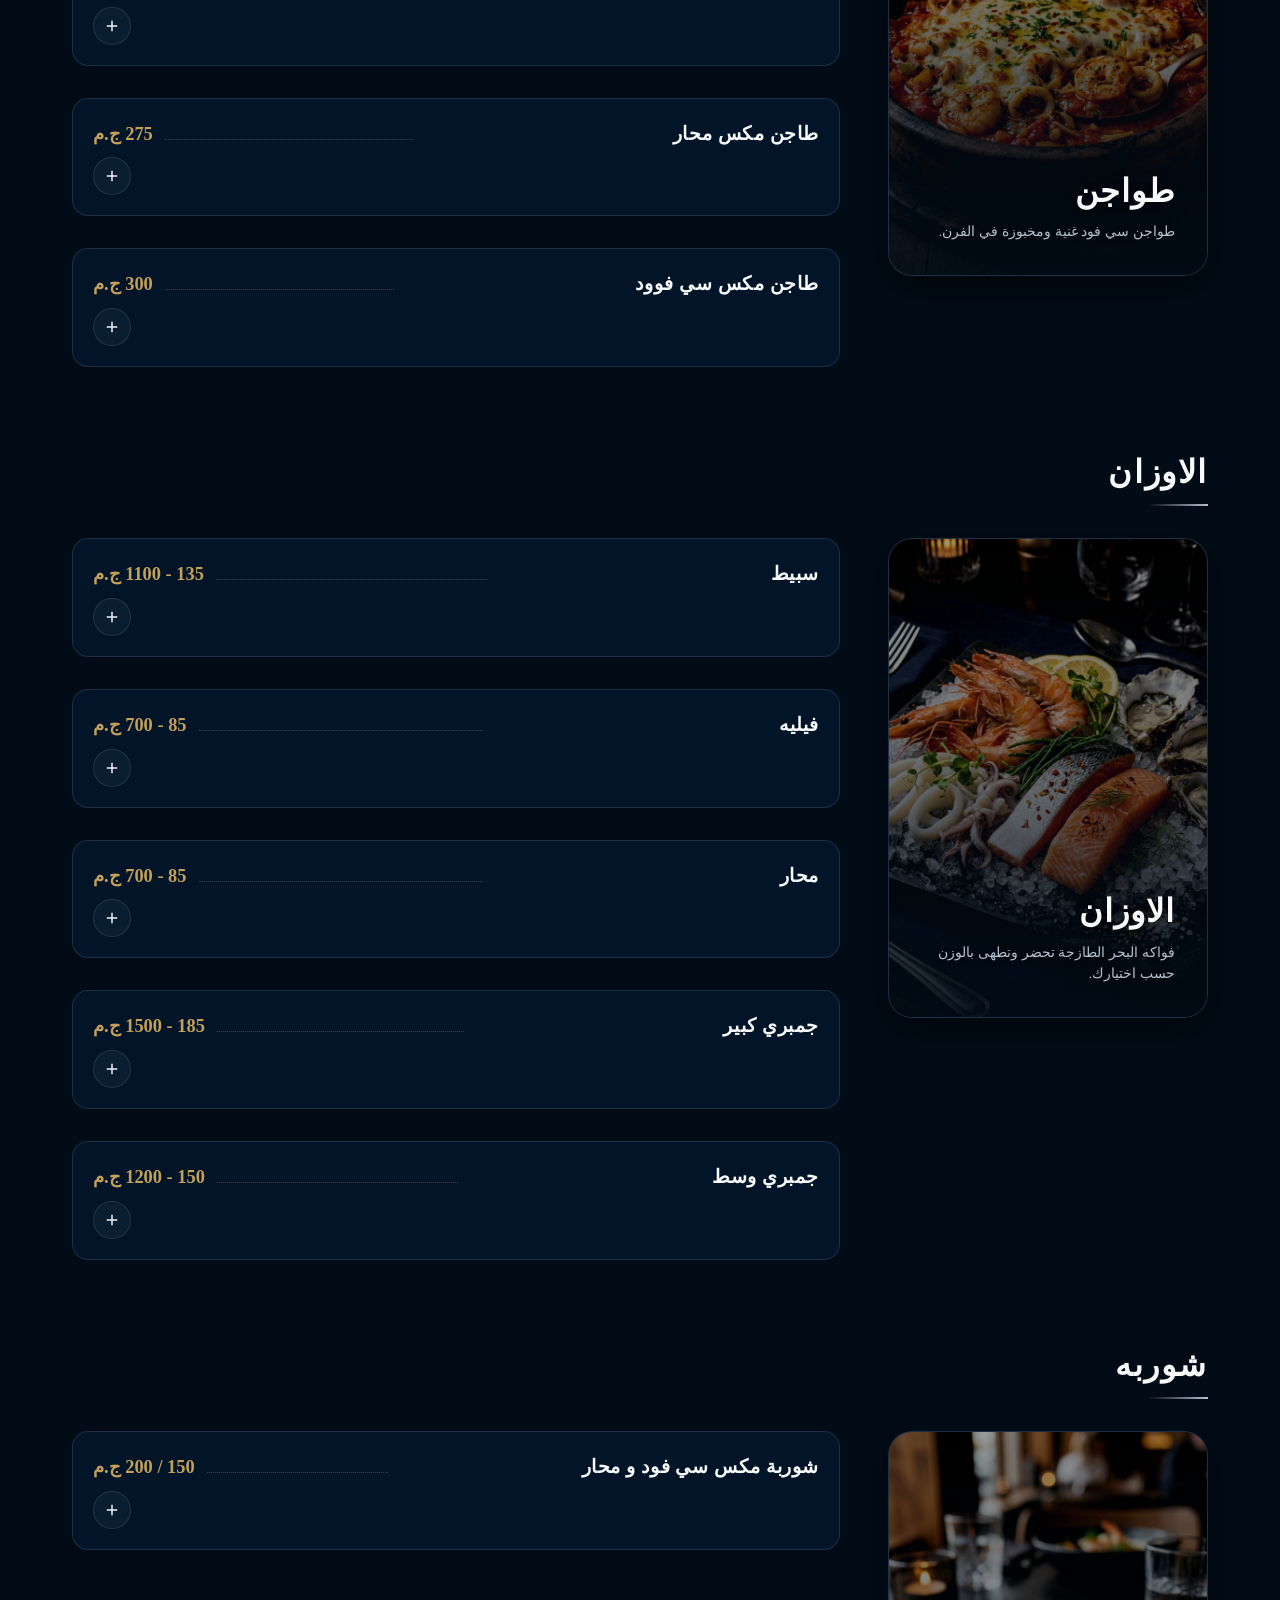
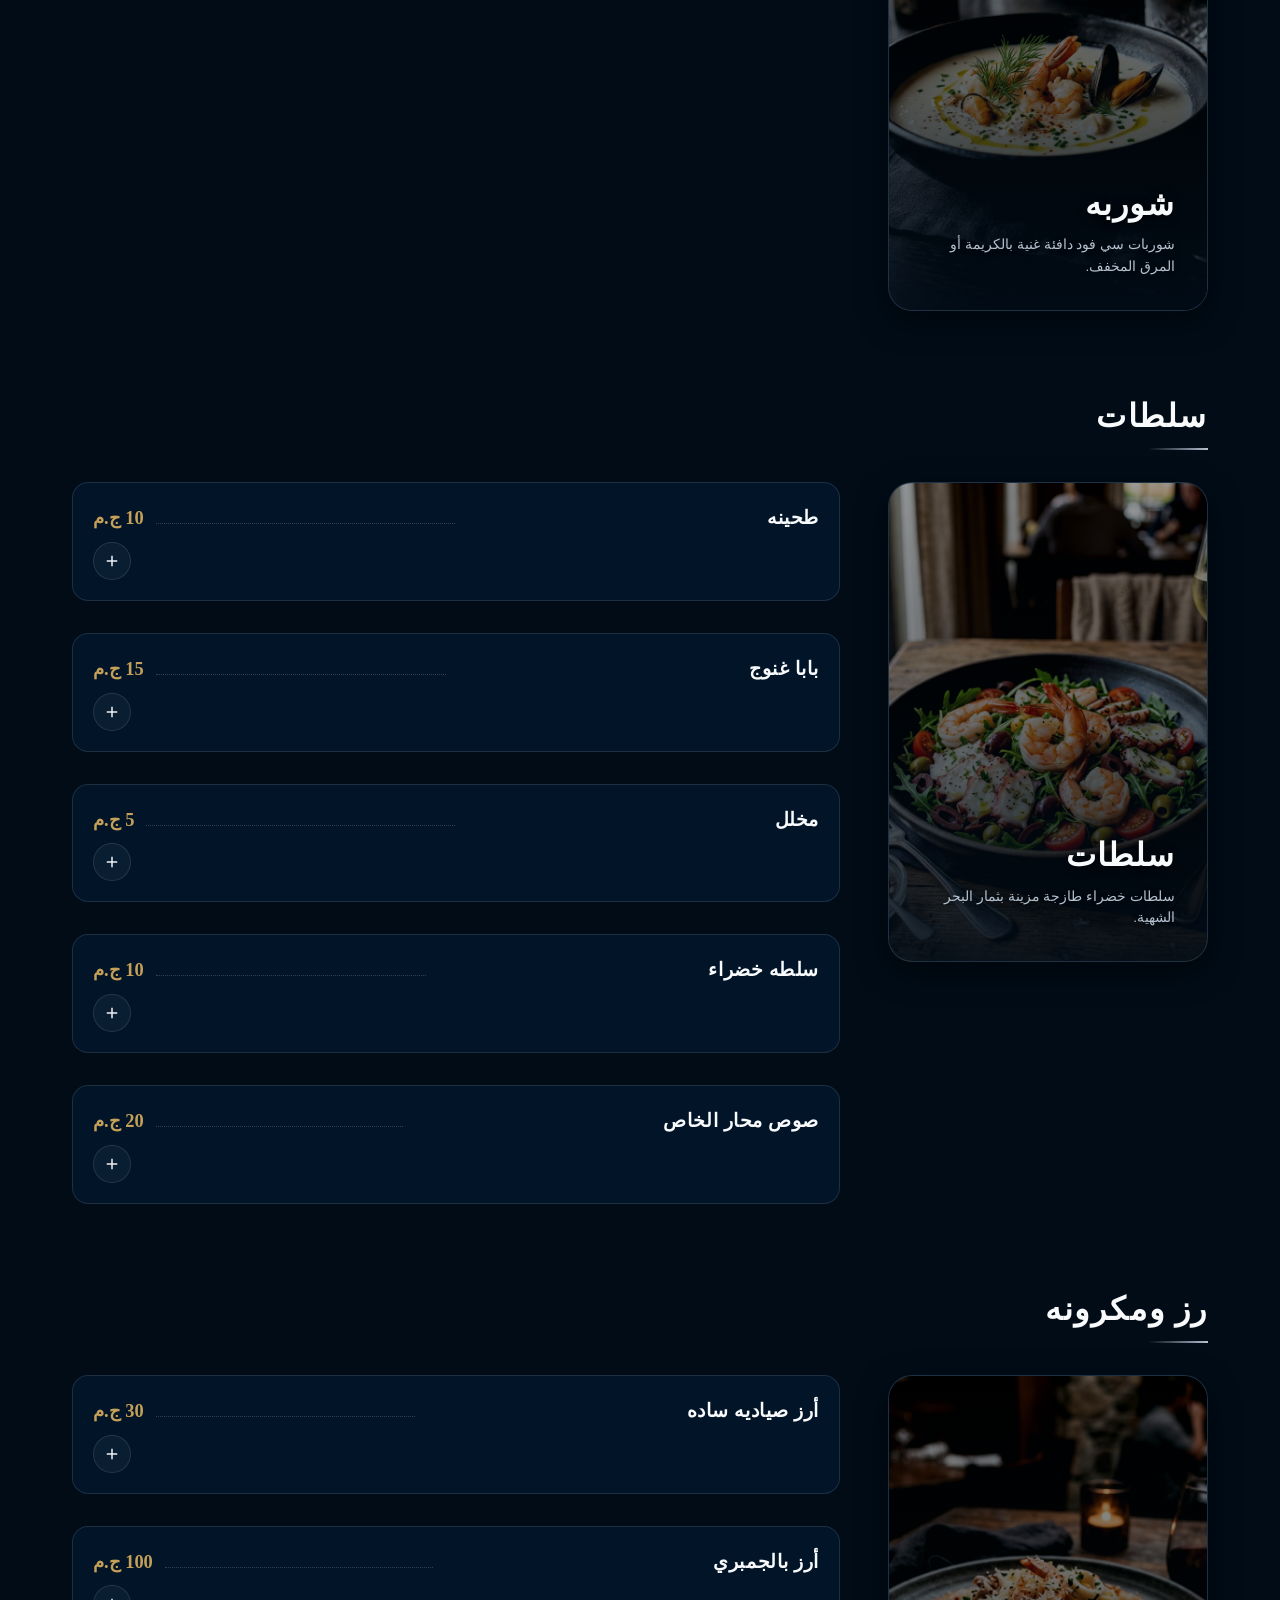
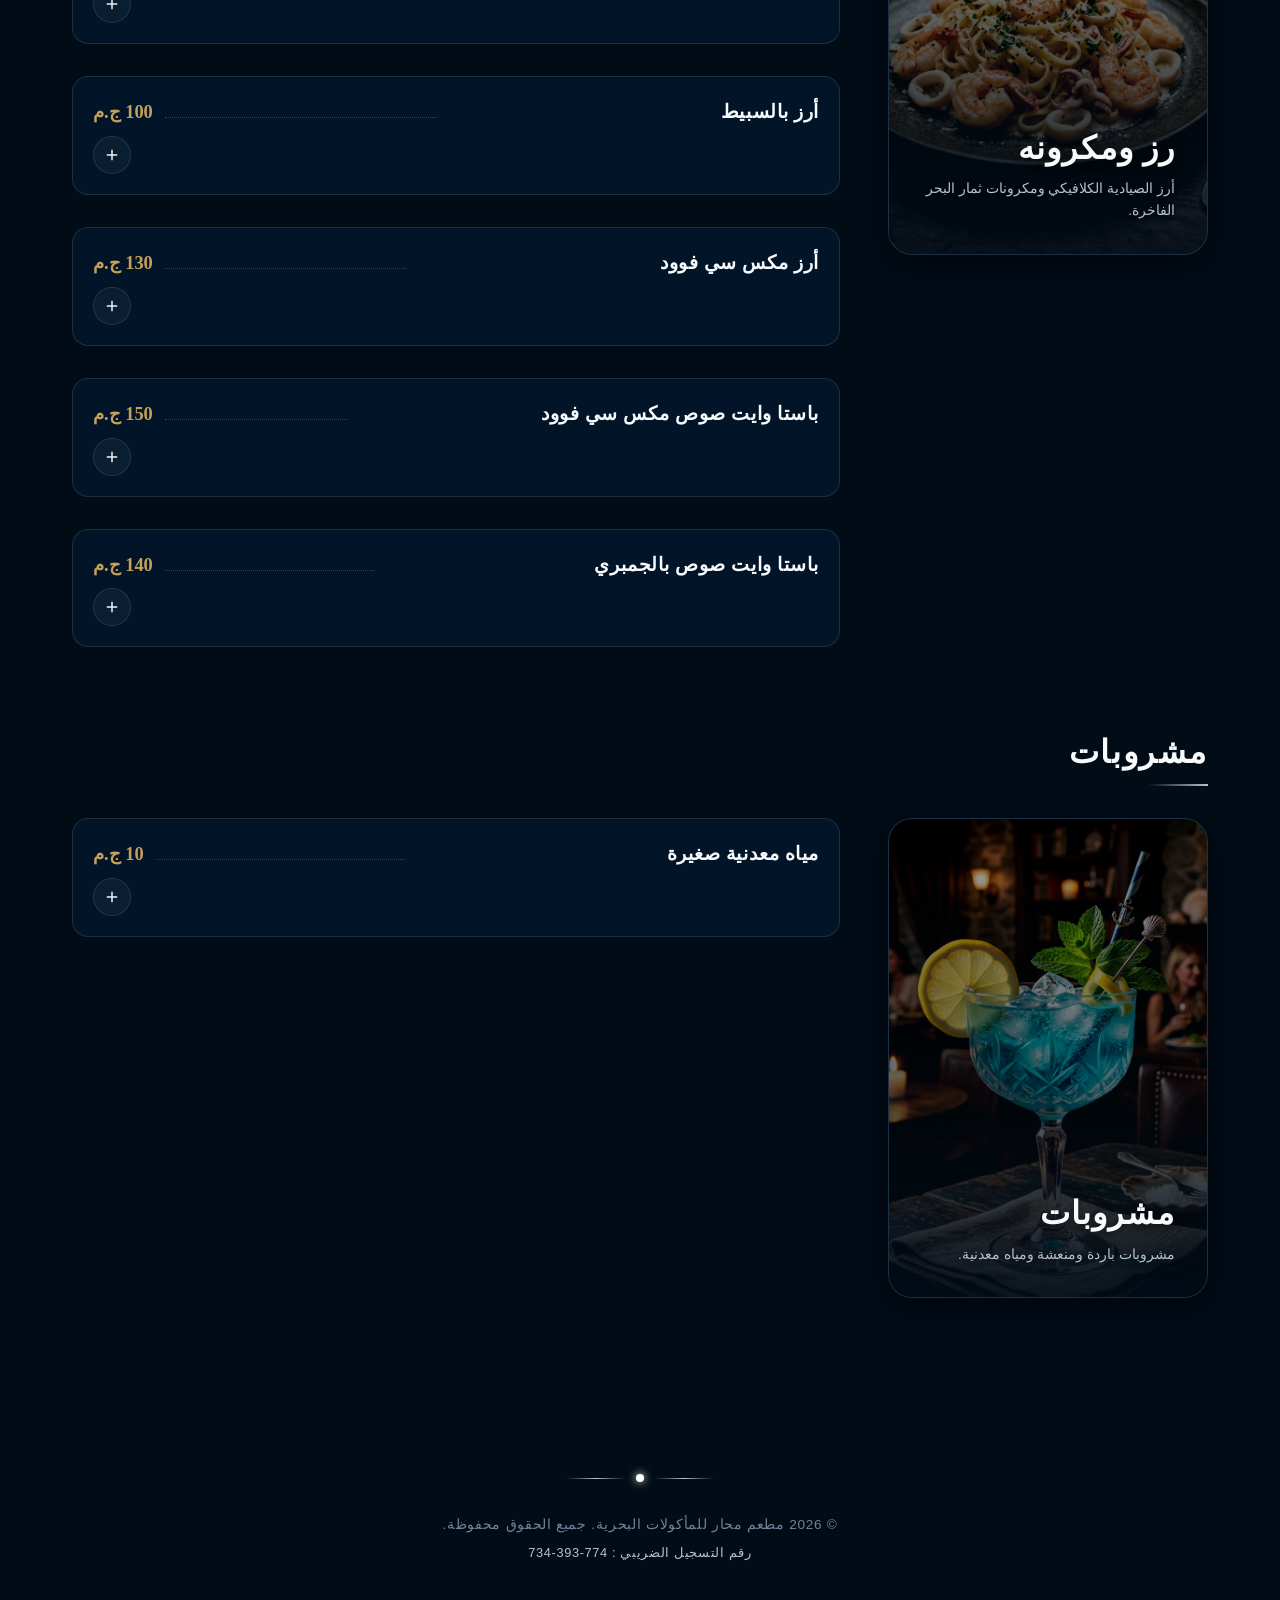
==== commit 75171b1d: "changes" ====
--- a/index.html
+++ b/index.html
@@ -111,6 +111,9 @@
             <button class="category-tab" data-category="weights">
                 <span class="tab-text" data-i18n="cat-weights">By Weight</span>
             </button>
+            <button class="category-tab" data-category="drinks">
+                <span class="tab-text" data-i18n="cat-drinks">Drinks</span>
+            </button>
         </div>
     </nav>
 
@@ -128,6 +131,7 @@
         </div>
         <p class="footer-text">&copy; <span id="current-year">2026</span> <span data-i18n="footer-copyright">Mahaar
                 Seafood Restaurant. All Rights Reserved.</span></p>
+        <p class="footer-tax-reg" data-i18n="tax-reg">رقم التسجيل الضريبي : 774-393-734</p>
     </footer>
 
     <!-- Details Modal -->
@@ -185,6 +189,7 @@
                     <span class="drawer-total-price" id="drawer-total-price">0.00 EGP</span>
                 </div>
                 <p class="drawer-tax-notice" data-i18n="tax-notice">Prices are inclusive of VAT</p>
+                <p class="drawer-tax-reg" data-i18n="tax-reg">رقم التسجيل الضريبي : 774-393-734</p>
                 <div class="drawer-actions">
                     <button class="btn-primary full-width" id="order-submit-btn">
                         <span class="btn-icon">💬</span>
--- a/css/styles.css
+++ b/css/styles.css
@@ -702,6 +702,19 @@
     letter-spacing: 0.05em;
 }
 
+.footer-tax-reg {
+    font-size: 0.8rem;
+    color: var(--color-silver-mid);
+    margin-top: 0.4rem;
+    letter-spacing: 0.05em;
+    direction: ltr;
+    display: inline-block;
+}
+
+html[dir="rtl"] .footer-tax-reg {
+    direction: rtl;
+}
+
 /* ==========================================================================
    Selection Drawer
    ========================================================================== */
@@ -923,7 +936,19 @@
 .drawer-tax-notice {
     font-size: 0.75rem;
     color: var(--color-silver-dark);
+    margin-bottom: 0.35rem;
+}
+
+.drawer-tax-reg {
+    font-size: 0.75rem;
+    color: var(--color-silver-mid);
     margin-bottom: 1.5rem;
+    letter-spacing: 0.05em;
+    direction: ltr;
+}
+
+html[dir="rtl"] .drawer-tax-reg {
+    direction: rtl;
 }
 
 .drawer-actions {
@@ -1229,6 +1254,11 @@
         display: none;
     }
 
+    .category-nav-wrapper {
+        justify-content: flex-start;
+        padding: 0 1.5rem;
+    }
+
     .category-grid {
         grid-template-columns: 1fr;
         gap: 1.5rem;
